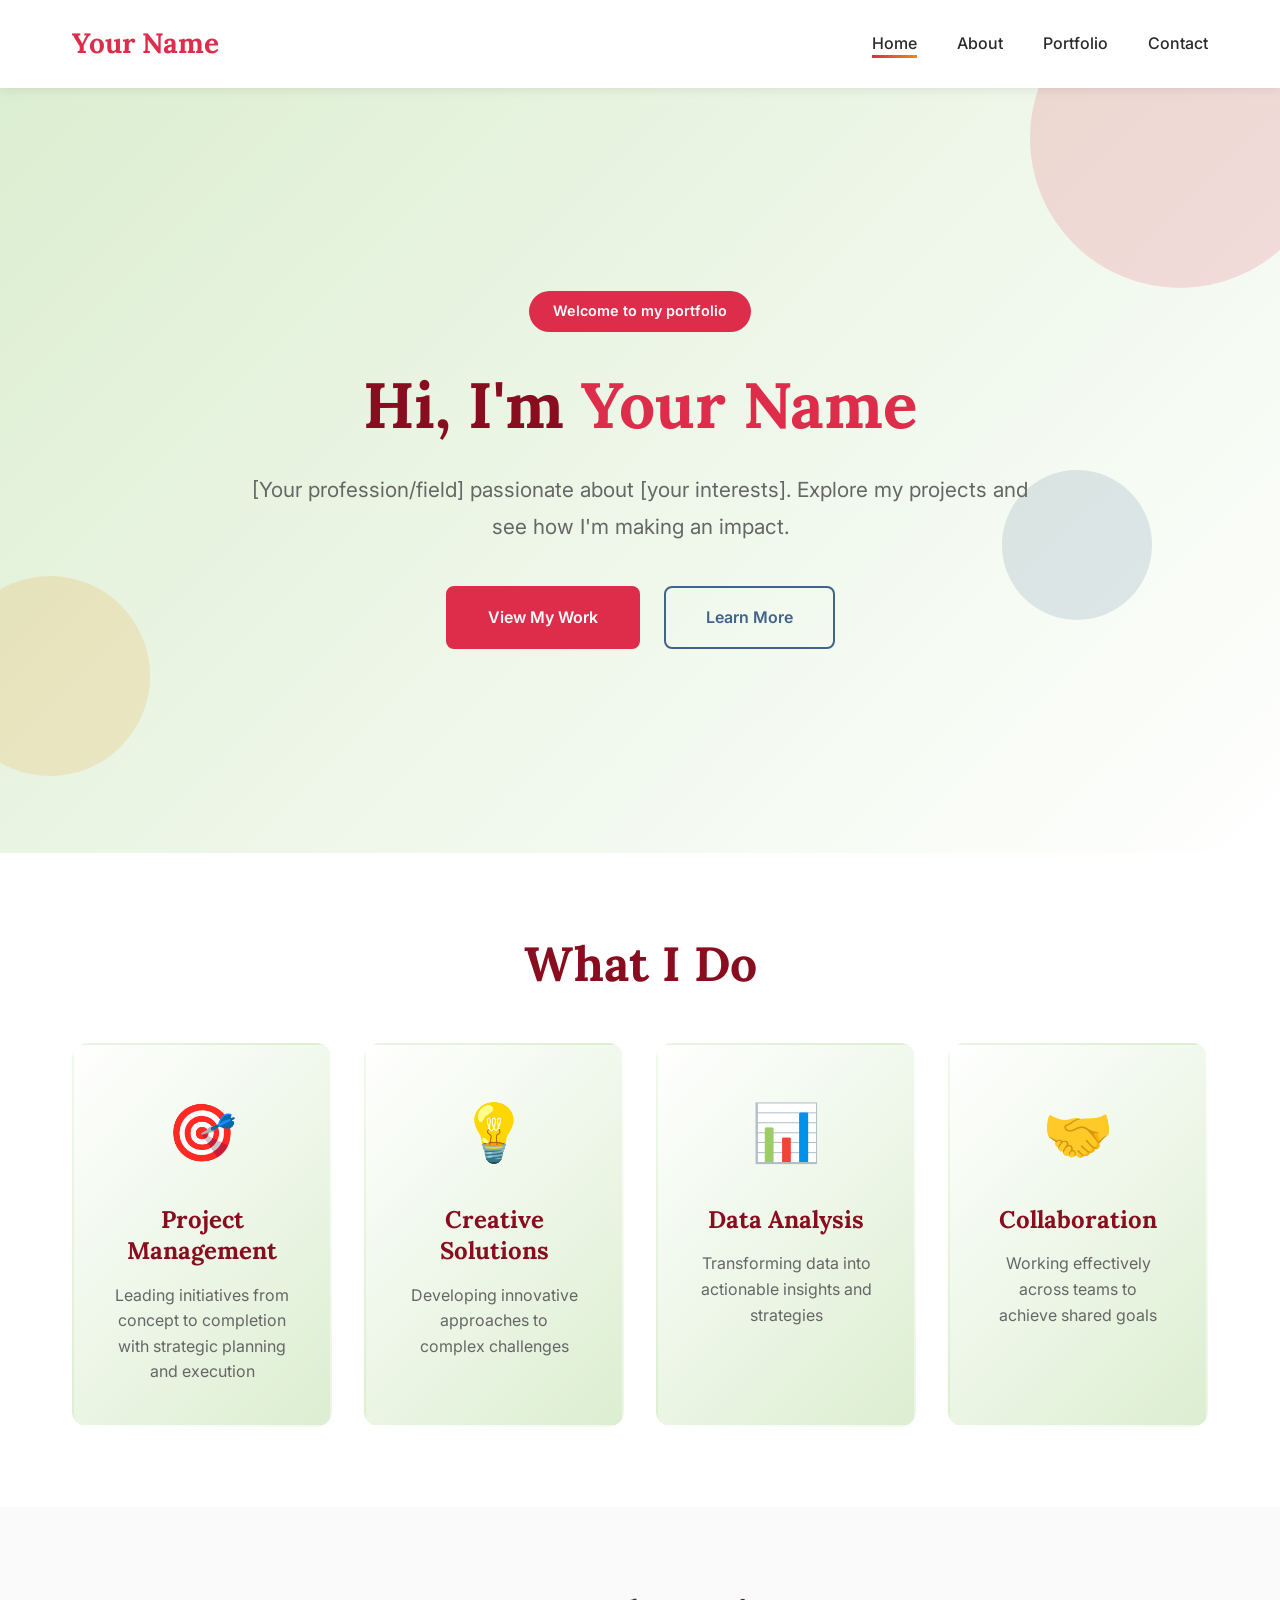
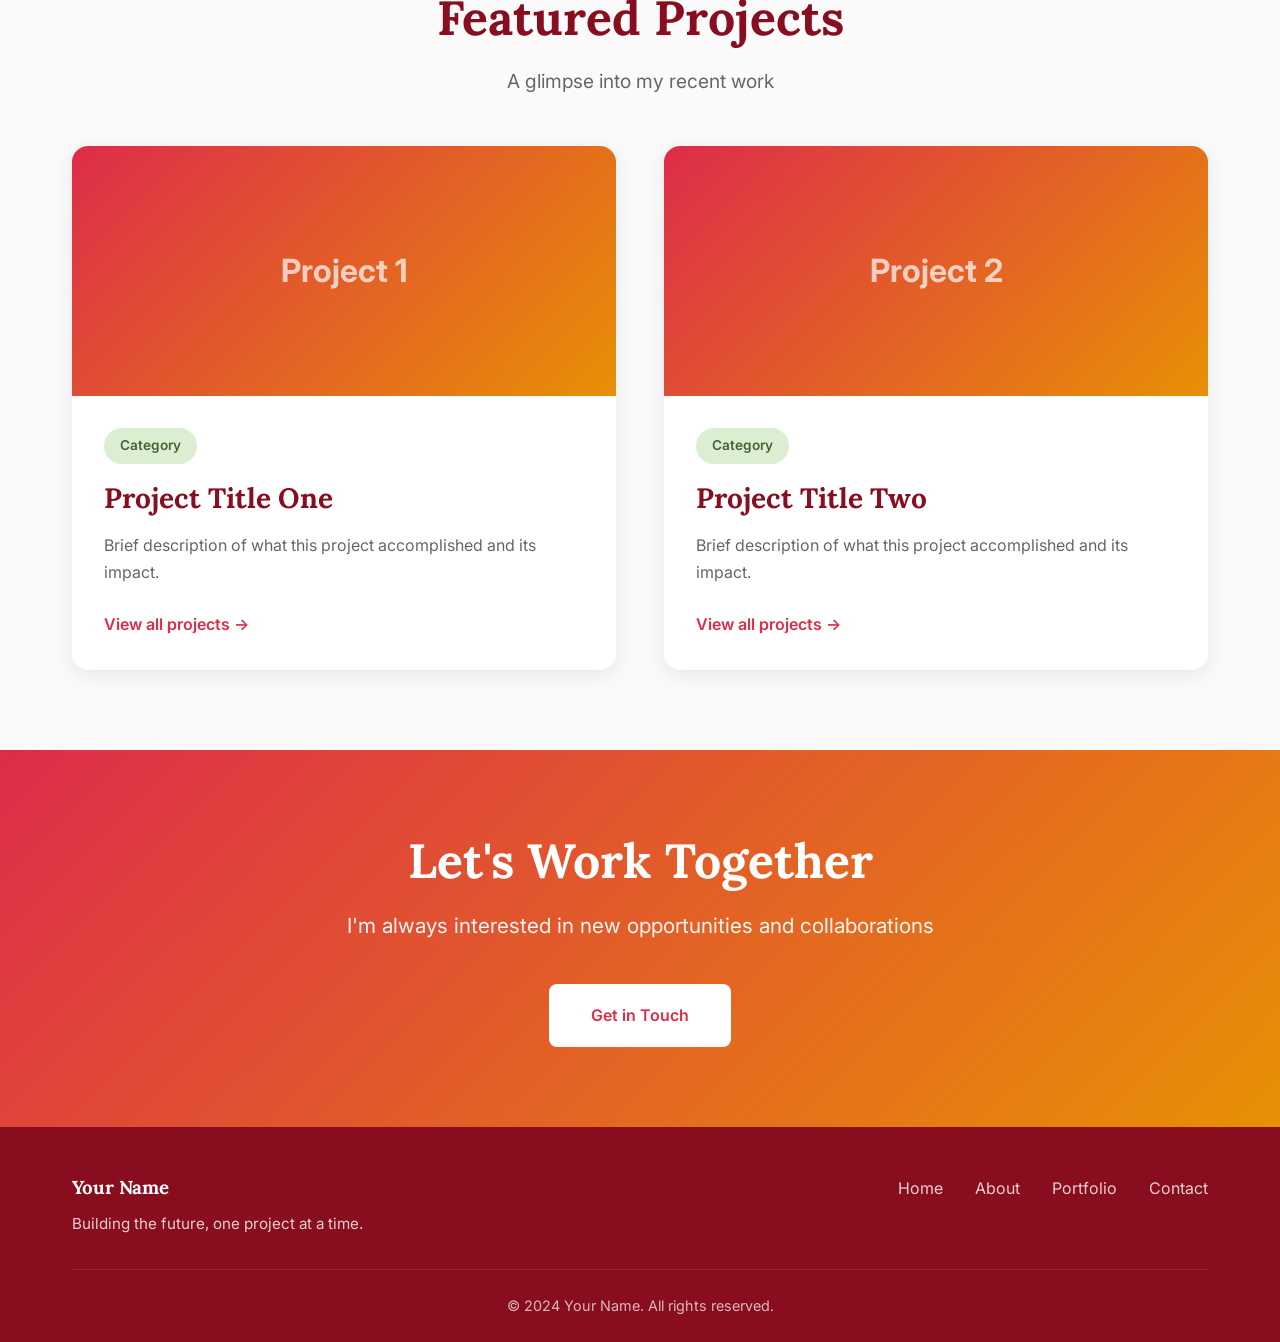
==== index.html @ d0ad2987 "Initial commit" ====
<!DOCTYPE html>
<html lang="en">
<head>
    <meta charset="UTF-8">
    <meta name="viewport" content="width=device-width, initial-scale=1.0">
    <title>Your Name - Portfolio</title>
    <link rel="stylesheet" href="styles.css">
    <!-- Google Fonts as fallbacks -->
    <link rel="preconnect" href="https://fonts.googleapis.com">
    <link rel="preconnect" href="https://fonts.gstatic.com" crossorigin>
    <link href="https://fonts.googleapis.com/css2?family=Lora:wght@400;600;700&family=Inter:wght@300;400;500;600;700&display=swap" rel="stylesheet">
</head>
<body>
    <!-- Navigation -->
    <nav class="navbar">
        <div class="nav-container">
            <a href="index.html" class="logo">Your Name</a>
            <ul class="nav-menu">
                <li><a href="index.html" class="active">Home</a></li>
                <li><a href="about.html">About</a></li>
                <li><a href="portfolio.html">Portfolio</a></li>
                <li><a href="contact.html">Contact</a></li>
            </ul>
        </div>
    </nav>

    <!-- Hero Section -->
    <section class="hero">
        <div class="hero-content">
            <div class="hero-badge">Welcome to my portfolio</div>
            <h1 class="hero-title">Hi, I'm <span class="highlight">Your Name</span></h1>
            <p class="hero-description">
                [Your profession/field] passionate about [your interests]. 
                Explore my projects and see how I'm making an impact.
            </p>
            <div class="hero-buttons">
                <a href="portfolio.html" class="btn btn-primary">View My Work</a>
                <a href="about.html" class="btn btn-secondary">Learn More</a>
            </div>
        </div>
        <div class="hero-decoration">
            <div class="decoration-circle circle-1"></div>
            <div class="decoration-circle circle-2"></div>
            <div class="decoration-circle circle-3"></div>
        </div>
    </section>

    <!-- Quick Highlights Section -->
    <section class="highlights">
        <div class="container">
            <h2 class="section-title">What I Do</h2>
            <div class="highlights-grid">
                <div class="highlight-card card-1">
                    <div class="card-icon">🎯</div>
                    <h3>Project Management</h3>
                    <p>Leading initiatives from concept to completion with strategic planning and execution</p>
                </div>
                <div class="highlight-card card-2">
                    <div class="card-icon">💡</div>
                    <h3>Creative Solutions</h3>
                    <p>Developing innovative approaches to complex challenges</p>
                </div>
                <div class="highlight-card card-3">
                    <div class="card-icon">📊</div>
                    <h3>Data Analysis</h3>
                    <p>Transforming data into actionable insights and strategies</p>
                </div>
                <div class="highlight-card card-4">
                    <div class="card-icon">🤝</div>
                    <h3>Collaboration</h3>
                    <p>Working effectively across teams to achieve shared goals</p>
                </div>
            </div>
        </div>
    </section>

    <!-- Featured Projects Preview -->
    <section class="featured-projects">
        <div class="container">
            <h2 class="section-title">Featured Projects</h2>
            <p class="section-subtitle">A glimpse into my recent work</p>
            
            <div class="projects-preview">
                <article class="project-preview">
                    <div class="project-preview-image">
                        <div class="preview-placeholder">Project 1</div>
                    </div>
                    <div class="project-preview-content">
                        <span class="project-category">Category</span>
                        <h3>Project Title One</h3>
                        <p>Brief description of what this project accomplished and its impact.</p>
                        <a href="portfolio.html" class="link-arrow">View all projects →</a>
                    </div>
                </article>

                <article class="project-preview">
                    <div class="project-preview-image">
                        <div class="preview-placeholder">Project 2</div>
                    </div>
                    <div class="project-preview-content">
                        <span class="project-category">Category</span>
                        <h3>Project Title Two</h3>
                        <p>Brief description of what this project accomplished and its impact.</p>
                        <a href="portfolio.html" class="link-arrow">View all projects →</a>
                    </div>
                </article>
            </div>
        </div>
    </section>

    <!-- Call to Action -->
    <section class="cta-section">
        <div class="container">
            <div class="cta-content">
                <h2>Let's Work Together</h2>
                <p>I'm always interested in new opportunities and collaborations</p>
                <a href="contact.html" class="btn btn-light">Get in Touch</a>
            </div>
        </div>
    </section>

    <!-- Footer -->
    <footer class="footer">
        <div class="container">
            <div class="footer-content">
                <div class="footer-left">
                    <h3>Your Name</h3>
                    <p>Building the future, one project at a time.</p>
                </div>
                <div class="footer-links">
                    <a href="index.html">Home</a>
                    <a href="about.html">About</a>
                    <a href="portfolio.html">Portfolio</a>
                    <a href="contact.html">Contact</a>
                </div>
            </div>
            <div class="footer-bottom">
                <p>&copy; 2024 Your Name. All rights reserved.</p>
            </div>
        </div>
    </footer>
</body>
</html>
---- styles.css ----
/* ===========================
   COLOR PALETTE & VARIABLES
   =========================== */

:root {
    /* Color Palette */
    --raspberry: #dd2d4a;
    --carrot-orange: #e89005;
    --baltic-blue: #41658a;
    --crushed-berry: #880d1e;
    --frosted-mint: #dceed1;
    --golden-apricot: #df9a57;
    --hunter-green: #436436;
    
    /* Functional Colors */
    --primary: var(--raspberry);
    --secondary: var(--baltic-blue);
    --accent: var(--carrot-orange);
    --dark: var(--crushed-berry);
    --light: var(--frosted-mint);
    --text-dark: #2a2a2a;
    --text-light: #666;
    --white: #ffffff;
    --background: #fafafa;
    
    /* Typography */
    --font-headline: 'Lora', serif;
    --font-body: 'Inter', sans-serif;
    
    /* Spacing */
    --container-width: 1200px;
    --section-spacing: 5rem;
}

/* ===========================
   RESET & BASE STYLES
   =========================== */

* {
    margin: 0;
    padding: 0;
    box-sizing: border-box;
}

html {
    scroll-behavior: smooth;
    font-size: 16px;
}

body {
    font-family: var(--font-body);
    color: var(--text-dark);
    background-color: var(--background);
    line-height: 1.7;
}

h1, h2, h3, h4, h5, h6 {
    font-family: var(--font-headline);
    color: var(--dark);
    line-height: 1.3;
    font-weight: 700;
}

a {
    text-decoration: none;
    color: inherit;
    transition: all 0.3s ease;
}

img {
    max-width: 100%;
    height: auto;
}

.container {
    max-width: var(--container-width);
    margin: 0 auto;
    padding: 0 2rem;
}

/* ===========================
   NAVIGATION
   =========================== */

.navbar {
    background-color: var(--white);
    padding: 1.25rem 0;
    box-shadow: 0 2px 10px rgba(0,0,0,0.08);
    position: sticky;
    top: 0;
    z-index: 1000;
}

.nav-container {
    max-width: var(--container-width);
    margin: 0 auto;
    padding: 0 2rem;
    display: flex;
    justify-content: space-between;
    align-items: center;
}

.logo {
    font-family: var(--font-headline);
    font-size: 1.75rem;
    font-weight: 700;
    color: var(--primary);
}

.logo:hover {
    color: var(--accent);
}

.nav-menu {
    display: flex;
    list-style: none;
    gap: 2.5rem;
}

.nav-menu a {
    font-weight: 500;
    color: var(--text-dark);
    position: relative;
}

.nav-menu a::after {
    content: '';
    position: absolute;
    bottom: -5px;
    left: 0;
    width: 0;
    height: 3px;
    background: linear-gradient(90deg, var(--primary), var(--accent));
    transition: width 0.3s;
}

.nav-menu a:hover::after,
.nav-menu a.active::after {
    width: 100%;
}

.back-link {
    color: var(--secondary);
    font-weight: 500;
}

.back-link:hover {
    color: var(--primary);
}

/* ===========================
   HERO SECTION
   =========================== */

.hero {
    min-height: 85vh;
    display: flex;
    align-items: center;
    justify-content: center;
    position: relative;
    overflow: hidden;
    background: linear-gradient(135deg, var(--frosted-mint) 0%, var(--white) 100%);
    padding: 4rem 2rem;
}

.hero-content {
    text-align: center;
    max-width: 800px;
    z-index: 10;
}

.hero-badge {
    display: inline-block;
    background-color: var(--primary);
    color: var(--white);
    padding: 0.5rem 1.5rem;
    border-radius: 50px;
    font-size: 0.9rem;
    font-weight: 600;
    margin-bottom: 2rem;
    animation: fadeInDown 0.8s ease;
}

.hero-title {
    font-size: 4rem;
    margin-bottom: 1.5rem;
    color: var(--dark);
    animation: fadeInUp 0.8s ease 0.2s backwards;
}

.hero-title .highlight {
    color: var(--primary);
    position: relative;
}

.hero-description {
    font-size: 1.3rem;
    color: var(--text-light);
    margin-bottom: 2.5rem;
    line-height: 1.8;
    animation: fadeInUp 0.8s ease 0.4s backwards;
}

.hero-buttons {
    display: flex;
    gap: 1.5rem;
    justify-content: center;
    flex-wrap: wrap;
    animation: fadeInUp 0.8s ease 0.6s backwards;
}

/* Hero Decorations */
.hero-decoration {
    position: absolute;
    width: 100%;
    height: 100%;
    top: 0;
    left: 0;
    pointer-events: none;
    overflow: hidden;
}

.decoration-circle {
    position: absolute;
    border-radius: 50%;
    opacity: 0.15;
}

.circle-1 {
    width: 300px;
    height: 300px;
    background: var(--primary);
    top: -100px;
    right: -50px;
}

.circle-2 {
    width: 200px;
    height: 200px;
    background: var(--accent);
    bottom: 10%;
    left: -50px;
}

.circle-3 {
    width: 150px;
    height: 150px;
    background: var(--secondary);
    top: 50%;
    right: 10%;
}

/* ===========================
   BUTTONS
   =========================== */

.btn {
    display: inline-block;
    padding: 1rem 2.5rem;
    font-weight: 600;
    border-radius: 8px;
    transition: all 0.3s ease;
    cursor: pointer;
    border: 2px solid transparent;
    font-family: var(--font-body);
}

.btn-primary {
    background-color: var(--primary);
    color: var(--white);
    border-color: var(--primary);
}

.btn-primary:hover {
    background-color: var(--crushed-berry);
    border-color: var(--crushed-berry);
    transform: translateY(-2px);
    box-shadow: 0 5px 15px rgba(221, 45, 74, 0.3);
}

.btn-secondary {
    background-color: transparent;
    color: var(--secondary);
    border-color: var(--secondary);
}

.btn-secondary:hover {
    background-color: var(--secondary);
    color: var(--white);
}

.btn-light {
    background-color: var(--white);
    color: var(--primary);
    border-color: var(--white);
}

.btn-light:hover {
    background-color: transparent;
    border-color: var(--white);
    color: var(--white);
}

.btn-small {
    padding: 0.6rem 1.5rem;
    font-size: 0.95rem;
}

.btn-full {
    width: 100%;
}

/* ===========================
   SECTION STYLES
   =========================== */

section {
    padding: var(--section-spacing) 0;
}

.section-title {
    font-size: 3rem;
    text-align: center;
    margin-bottom: 1rem;
    color: var(--dark);
}

.section-subtitle {
    text-align: center;
    font-size: 1.2rem;
    color: var(--text-light);
    margin-bottom: 3rem;
}

.section-description {
    text-align: center;
    font-size: 1.15rem;
    color: var(--text-light);
    max-width: 700px;
    margin: 0 auto 3rem;
}

/* ===========================
   HIGHLIGHTS SECTION
   =========================== */

.highlights {
    background-color: var(--white);
}

.highlights-grid {
    display: grid;
    grid-template-columns: repeat(auto-fit, minmax(260px, 1fr));
    gap: 2rem;
    margin-top: 3rem;
}

.highlight-card {
    background: linear-gradient(135deg, var(--white) 0%, var(--frosted-mint) 100%);
    padding: 2.5rem;
    border-radius: 16px;
    text-align: center;
    transition: all 0.3s ease;
    border: 2px solid transparent;
}

.highlight-card:hover {
    transform: translateY(-10px);
    box-shadow: 0 15px 35px rgba(0,0,0,0.1);
}

.card-1:hover { border-color: var(--primary); }
.card-2:hover { border-color: var(--accent); }
.card-3:hover { border-color: var(--secondary); }
.card-4:hover { border-color: var(--hunter-green); }

.card-icon {
    font-size: 3.5rem;
    margin-bottom: 1.5rem;
}

.highlight-card h3 {
    font-size: 1.5rem;
    margin-bottom: 1rem;
    color: var(--dark);
}

.highlight-card p {
    color: var(--text-light);
    line-height: 1.6;
}

/* ===========================
   FEATURED PROJECTS PREVIEW
   =========================== */

.featured-projects {
    background-color: var(--background);
}

.projects-preview {
    display: grid;
    grid-template-columns: repeat(auto-fit, minmax(450px, 1fr));
    gap: 3rem;
    margin-top: 3rem;
}

.project-preview {
    background-color: var(--white);
    border-radius: 16px;
    overflow: hidden;
    box-shadow: 0 5px 20px rgba(0,0,0,0.08);
    transition: all 0.3s ease;
}

.project-preview:hover {
    transform: translateY(-8px);
    box-shadow: 0 15px 40px rgba(0,0,0,0.12);
}

.project-preview-image {
    height: 250px;
    background: linear-gradient(135deg, var(--primary), var(--accent));
    display: flex;
    align-items: center;
    justify-content: center;
}

.preview-placeholder {
    font-size: 2rem;
    color: var(--white);
    font-weight: 700;
    opacity: 0.7;
}

.project-preview-content {
    padding: 2rem;
}

.project-category {
    display: inline-block;
    background-color: var(--frosted-mint);
    color: var(--hunter-green);
    padding: 0.4rem 1rem;
    border-radius: 20px;
    font-size: 0.85rem;
    font-weight: 600;
    margin-bottom: 1rem;
}

.project-preview-content h3 {
    font-size: 1.75rem;
    margin-bottom: 1rem;
}

.project-preview-content p {
    color: var(--text-light);
    margin-bottom: 1.5rem;
}

.link-arrow {
    color: var(--primary);
    font-weight: 600;
}

.link-arrow:hover {
    color: var(--accent);
}

/* ===========================
   PAGE HEADER
   =========================== */

.page-header {
    background: linear-gradient(135deg, var(--primary) 0%, var(--crushed-berry) 100%);
    color: var(--white);
    padding: 5rem 2rem 4rem;
    text-align: center;
}

.page-title {
    font-size: 3.5rem;
    color: var(--white);
    margin-bottom: 1rem;
}

.page-description {
    font-size: 1.3rem;
    opacity: 0.95;
}

/* ===========================
   ABOUT PAGE
   =========================== */

.about-content {
    padding: 4rem 0;
}

.about-grid {
    display: grid;
    grid-template-columns: 1fr 2fr;
    gap: 4rem;
    align-items: start;
}

.about-visual {
    position: sticky;
    top: 100px;
}

.profile-placeholder {
    width: 100%;
    aspect-ratio: 1;
    background: linear-gradient(135deg, var(--frosted-mint), var(--white));
    border-radius: 16px;
    display: flex;
    align-items: center;
    justify-content: center;
    font-size: 1.2rem;
    color: var(--text-light);
    border: 3px solid var(--primary);
    margin-bottom: 2rem;
}

.about-stats {
    display: grid;
    grid-template-columns: 1fr 1fr;
    gap: 1rem;
}

.stat-box {
    background-color: var(--white);
    padding: 1.5rem;
    border-radius: 12px;
    text-align: center;
    box-shadow: 0 3px 15px rgba(0,0,0,0.08);
}

.stat-number {
    display: block;
    font-family: var(--font-headline);
    font-size: 2rem;
    font-weight: 700;
    color: var(--primary);
    margin-bottom: 0.5rem;
}

.stat-label {
    display: block;
    font-size: 0.9rem;
    color: var(--text-light);
}

.about-text h2 {
    font-size: 2.5rem;
    margin-bottom: 1.5rem;
}

.about-text .lead {
    font-size: 1.3rem;
    color: var(--secondary);
    font-weight: 500;
    margin-bottom: 1.5rem;
    line-height: 1.7;
}

.about-text p {
    margin-bottom: 1.5rem;
    font-size: 1.05rem;
    line-height: 1.8;
}

/* ===========================
   SKILLS SECTION
   =========================== */

.skills-section {
    background-color: var(--white);
}

.skills-categories {
    display: grid;
    grid-template-columns: repeat(auto-fit, minmax(300px, 1fr));
    gap: 3rem;
    margin-top: 3rem;
}

.skill-category h3 {
    font-size: 1.5rem;
    margin-bottom: 1.5rem;
    color: var(--primary);
}

.skill-tags {
    display: flex;
    flex-wrap: wrap;
    gap: 0.75rem;
}

.skill-tag {
    background-color: var(--frosted-mint);
    color: var(--hunter-green);
    padding: 0.6rem 1.2rem;
    border-radius: 25px;
    font-size: 0.95rem;
    font-weight: 500;
    transition: all 0.3s;
    border: 2px solid transparent;
}

.skill-tag:hover {
    background-color: var(--primary);
    color: var(--white);
    border-color: var(--primary);
}

/* ===========================
   TIMELINE
   =========================== */

.timeline-section {
    background-color: var(--background);
}

.timeline {
    max-width: 800px;
    margin: 3rem auto 0;
    position: relative;
}

.timeline::before {
    content: '';
    position: absolute;
    left: 30px;
    top: 0;
    bottom: 0;
    width: 3px;
    background: linear-gradient(180deg, var(--primary), var(--accent));
}

.timeline-item {
    position: relative;
    padding-left: 80px;
    margin-bottom: 3rem;
}

.timeline-dot {
    position: absolute;
    left: 18px;
    top: 0;
    width: 25px;
    height: 25px;
    background-color: var(--primary);
    border-radius: 50%;
    border: 4px solid var(--white);
    box-shadow: 0 0 0 3px var(--frosted-mint);
}

.timeline-content {
    background-color: var(--white);
    padding: 2rem;
    border-radius: 12px;
    box-shadow: 0 3px 15px rgba(0,0,0,0.08);
}

.timeline-date {
    display: inline-block;
    background-color: var(--frosted-mint);
    color: var(--hunter-green);
    padding: 0.4rem 1rem;
    border-radius: 20px;
    font-size: 0.85rem;
    font-weight: 600;
    margin-bottom: 1rem;
}

.timeline-content h3 {
    font-size: 1.4rem;
    margin-bottom: 0.75rem;
}

.timeline-content p {
    color: var(--text-light);
    line-height: 1.6;
}

/* ===========================
   PORTFOLIO PAGE
   =========================== */

.portfolio-section {
    background-color: var(--background);
}

.portfolio-grid {
    display: grid;
    grid-template-columns: repeat(auto-fit, minmax(450px, 1fr));
    gap: 2.5rem;
    margin-top: 3rem;
}

.portfolio-card {
    background-color: var(--white);
    border-radius: 16px;
    overflow: hidden;
    box-shadow: 0 5px 20px rgba(0,0,0,0.08);
    transition: all 0.3s ease;
}

.portfolio-card:hover {
    transform: translateY(-8px);
    box-shadow: 0 15px 40px rgba(0,0,0,0.15);
}

.portfolio-card.featured {
    border: 3px solid var(--primary);
}

.portfolio-image {
    height: 260px;
    background: linear-gradient(135deg, var(--secondary), var(--primary));
    display: flex;
    align-items: center;
    justify-content: center;
    position: relative;
}

.image-placeholder {
    font-size: 1.5rem;
    color: var(--white);
    font-weight: 600;
    opacity: 0.7;
}

.project-badge {
    position: absolute;
    top: 1rem;
    right: 1rem;
    background-color: var(--accent);
    color: var(--white);
    padding: 0.4rem 1rem;
    border-radius: 20px;
    font-size: 0.85rem;
    font-weight: 600;
}

.portfolio-content {
    padding: 2rem;
}

.project-meta {
    display: block;
    color: var(--text-light);
    font-size: 0.9rem;
    margin-bottom: 0.75rem;
    font-weight: 500;
}

.portfolio-content h3 {
    font-size: 1.75rem;
    margin-bottom: 1rem;
}

.portfolio-content p {
    color: var(--text-light);
    margin-bottom: 1.5rem;
    line-height: 1.7;
}

.project-tags {
    display: flex;
    flex-wrap: wrap;
    gap: 0.75rem;
    margin-bottom: 1.5rem;
}

.project-tags span {
    background-color: var(--frosted-mint);
    color: var(--hunter-green);
    padding: 0.4rem 1rem;
    border-radius: 20px;
    font-size: 0.85rem;
    font-weight: 500;
}

/* ===========================
   CONTACT PAGE
   =========================== */

.contact-section {
    background-color: var(--background);
}

.contact-grid {
    display: grid;
    grid-template-columns: 1fr 1.5fr;
    gap: 4rem;
    margin-top: 3rem;
}

.contact-info-panel,
.contact-form-panel {
    background-color: var(--white);
    padding: 3rem;
    border-radius: 16px;
    box-shadow: 0 5px 20px rgba(0,0,0,0.08);
}

.contact-info-panel h2,
.contact-form-panel h2 {
    font-size: 2rem;
    margin-bottom: 1rem;
}

.contact-info-panel p {
    color: var(--text-light);
    margin-bottom: 2rem;
    line-height: 1.7;
}

.contact-methods {
    display: flex;
    flex-direction: column;
    gap: 1.5rem;
    margin-bottom: 2rem;
}

.contact-item {
    display: flex;
    gap: 1.5rem;
    align-items: start;
}

.contact-icon {
    font-size: 2rem;
    flex-shrink: 0;
}

.contact-details h4 {
    font-size: 1.1rem;
    margin-bottom: 0.5rem;
}

.contact-details a {
    color: var(--primary);
}

.contact-details a:hover {
    color: var(--accent);
    text-decoration: underline;
}

.availability {
    background-color: var(--frosted-mint);
    padding: 1.5rem;
    border-radius: 12px;
    border-left: 4px solid var(--hunter-green);
}

.availability h4 {
    margin-bottom: 0.5rem;
}

.availability p {
    margin: 0;
    color: var(--hunter-green);
    font-weight: 500;
}

/* Contact Form */
.form-instruction {
    font-size: 0.9rem;
    color: var(--text-light);
    margin-bottom: 2rem;
    font-style: italic;
}

.form-group {
    margin-bottom: 1.5rem;
}

.form-group label {
    display: block;
    margin-bottom: 0.5rem;
    font-weight: 600;
    color: var(--dark);
}

.form-group input,
.form-group textarea {
    width: 100%;
    padding: 0.9rem;
    border: 2px solid #e0e0e0;
    border-radius: 8px;
    font-family: var(--font-body);
    font-size: 1rem;
    transition: border-color 0.3s;
}

.form-group input:focus,
.form-group textarea:focus {
    outline: none;
    border-color: var(--primary);
}

.form-group textarea {
    resize: vertical;
}

/* ===========================
   PROJECT REPORT PAGES
   =========================== */

.report-header {
    background: linear-gradient(135deg, var(--secondary) 0%, var(--primary) 100%);
    color: var(--white);
    padding: 5rem 2rem 3rem;
    text-align: center;
}

.report-category {
    display: inline-block;
    background-color: rgba(255,255,255,0.2);
    padding: 0.5rem 1.5rem;
    border-radius: 25px;
    font-size: 0.9rem;
    font-weight: 600;
    margin-bottom: 1.5rem;
}

.report-title {
    font-size: 3.5rem;
    color: var(--white);
    margin-bottom: 1rem;
}

.report-subtitle {
    font-size: 1.3rem;
    opacity: 0.95;
    margin-bottom: 2.5rem;
}

.report-meta {
    display: flex;
    justify-content: center;
    gap: 3rem;
    flex-wrap: wrap;
}

.meta-item {
    display: flex;
    flex-direction: column;
    align-items: center;
}

.meta-label {
    font-size: 0.9rem;
    opacity: 0.9;
    margin-bottom: 0.3rem;
}

.meta-value {
    font-size: 1.1rem;
    font-weight: 600;
}

/* Report Content Layout */
.report-content {
    background-color: var(--background);
    padding: 4rem 0;
}

.report-layout {
    display: grid;
    grid-template-columns: 2.5fr 1fr;
    gap: 3rem;
    align-items: start;
}

.report-main {
    background-color: var(--white);
    padding: 3rem;
    border-radius: 16px;
    box-shadow: 0 3px 20px rgba(0,0,0,0.08);
}

.report-section {
    margin-bottom: 3rem;
}

.report-section:last-child {
    margin-bottom: 0;
}

.section-heading {
    font-size: 2rem;
    color: var(--primary);
    margin-bottom: 1.5rem;
    padding-bottom: 0.75rem;
    border-bottom: 3px solid var(--frosted-mint);
}

.report-section h3 {
    font-size: 1.4rem;
    margin: 2rem 0 1rem;
    color: var(--secondary);
}

.report-section h4 {
    font-size: 1.1rem;
    margin: 1.5rem 0 0.75rem;
    color: var(--dark);
}

.report-section p {
    margin-bottom: 1rem;
    line-height: 1.8;
    color: var(--text-light);
}

.report-section ul,
.report-section ol {
    margin-left: 2rem;
    margin-bottom: 1.5rem;
}

.report-section li {
    margin-bottom: 0.75rem;
    line-height: 1.7;
    color: var(--text-light);
}

.objectives-list {
    list-style: none;
    margin-left: 0;
}

.objectives-list li {
    background-color: var(--frosted-mint);
    padding: 1rem 1.5rem;
    margin-bottom: 1rem;
    border-radius: 8px;
    border-left: 4px solid var(--primary);
}

/* Highlight Box */
.highlight-box {
    background: linear-gradient(135deg, var(--frosted-mint), var(--white));
    padding: 2rem;
    border-radius: 12px;
    border-left: 5px solid var(--accent);
    margin: 2rem 0;
}

.highlight-box h4 {
    color: var(--primary);
    margin-bottom: 1rem;
}

.highlight-box p {
    margin-bottom: 0;
}

/* Process Steps */
.process-steps {
    margin: 2rem 0;
}

.process-step {
    display: flex;
    gap: 1.5rem;
    margin-bottom: 2rem;
    align-items: start;
}

.step-number {
    background: linear-gradient(135deg, var(--primary), var(--accent));
    color: var(--white);
    width: 50px;
    height: 50px;
    border-radius: 50%;
    display: flex;
    align-items: center;
    justify-content: center;
    font-size: 1.5rem;
    font-weight: 700;
    flex-shrink: 0;
}

.step-content h4 {
    margin: 0 0 0.5rem 0;
}

.step-content p {
    margin: 0;
}

/* Results Grid */
.results-grid {
    display: grid;
    grid-template-columns: repeat(auto-fit, minmax(150px, 1fr));
    gap: 1.5rem;
    margin: 2rem 0;
}

.result-card {
    background: linear-gradient(135deg, var(--frosted-mint), var(--white));
    padding: 2rem;
    border-radius: 12px;
    text-align: center;
    border: 2px solid var(--primary);
}

.result-number {
    display: block;
    font-family: var(--font-headline);
    font-size: 2.5rem;
    font-weight: 700;
    color: var(--primary);
    margin-bottom: 0.5rem;
}

.result-label {
    display: block;
    font-size: 0.95rem;
    color: var(--text-light);
    font-weight: 500;
}

/* Report Sidebar */
.report-sidebar {
    position: sticky;
    top: 100px;
}

.sidebar-section {
    background-color: var(--white);
    padding: 2rem;
    border-radius: 12px;
    box-shadow: 0 3px 15px rgba(0,0,0,0.08);
    margin-bottom: 2rem;
}

.sidebar-section h3 {
    font-size: 1.3rem;
    margin-bottom: 1.5rem;
    color: var(--primary);
}

.details-list {
    display: flex;
    flex-direction: column;
    gap: 1rem;
}

.details-list dt {
    font-weight: 600;
    color: var(--dark);
    font-size: 0.9rem;
}

.details-list dd {
    color: var(--text-light);
    margin-left: 0;
    margin-bottom: 0.5rem;
}

.sidebar-tags {
    display: flex;
    flex-wrap: wrap;
    gap: 0.75rem;
}

.sidebar-tags span {
    background-color: var(--frosted-mint);
    color: var(--hunter-green);
    padding: 0.5rem 1rem;
    border-radius: 20px;
    font-size: 0.85rem;
    font-weight: 500;
}

.resource-list {
    list-style: none;
    padding: 0;
}

.resource-list li {
    margin-bottom: 0.75rem;
}

.resource-list a {
    color: var(--primary);
    font-weight: 500;
}

.resource-list a:hover {
    color: var(--accent);
    text-decoration: underline;
}

.sidebar-cta {
    background: linear-gradient(135deg, var(--primary), var(--accent));
    padding: 1.5rem;
    border-radius: 12px;
    text-align: center;
    color: var(--white);
}

.sidebar-cta p {
    margin-bottom: 1rem;
}

.sidebar-cta .btn-small {
    background-color: var(--white);
    color: var(--primary);
}

.sidebar-cta .btn-small:hover {
    background-color: var(--frosted-mint);
}

/* Project Navigation */
.project-navigation {
    background-color: var(--white);
    padding: 2rem 0;
    border-top: 1px solid #e0e0e0;
}

.nav-center {
    display: inline-block;
    color: var(--secondary);
    font-weight: 600;
    font-size: 1.1rem;
}

.nav-center:hover {
    color: var(--primary);
}

/* ===========================
   CTA SECTION
   =========================== */

.cta-section {
    background: linear-gradient(135deg, var(--primary) 0%, var(--accent) 100%);
    color: var(--white);
    text-align: center;
    padding: 5rem 2rem;
}

.cta-content h2 {
    font-size: 3rem;
    color: var(--white);
    margin-bottom: 1rem;
}

.cta-content p {
    font-size: 1.3rem;
    margin-bottom: 2.5rem;
    opacity: 0.95;
}

/* ===========================
   FOOTER
   =========================== */

.footer {
    background-color: var(--dark);
    color: var(--white);
    padding: 3rem 2rem 1.5rem;
}

.footer-content {
    display: flex;
    justify-content: space-between;
    align-items: start;
    margin-bottom: 2rem;
}

.footer-left h3 {
    color: var(--white);
    margin-bottom: 0.75rem;
}

.footer-left p {
    color: rgba(255,255,255,0.8);
    font-size: 0.95rem;
}

.footer-links {
    display: flex;
    gap: 2rem;
}

.footer-links a {
    color: rgba(255,255,255,0.8);
    transition: color 0.3s;
}

.footer-links a:hover {
    color: var(--accent);
}

.footer-bottom {
    border-top: 1px solid rgba(255,255,255,0.1);
    padding-top: 1.5rem;
    text-align: center;
}

.footer-bottom p {
    color: rgba(255,255,255,0.7);
    font-size: 0.9rem;
}

/* ===========================
   ANIMATIONS
   =========================== */

@keyframes fadeInUp {
    from {
        opacity: 0;
        transform: translateY(30px);
    }
    to {
        opacity: 1;
        transform: translateY(0);
    }
}

@keyframes fadeInDown {
    from {
        opacity: 0;
        transform: translateY(-20px);
    }
    to {
        opacity: 1;
        transform: translateY(0);
    }
}

/* ===========================
   RESPONSIVE DESIGN
   =========================== */

@media (max-width: 1024px) {
    .about-grid,
    .contact-grid,
    .report-layout {
        grid-template-columns: 1fr;
    }
    
    .about-visual,
    .report-sidebar {
        position: static;
    }
    
    .projects-preview,
    .portfolio-grid {
        grid-template-columns: 1fr;
    }
}

@media (max-width: 768px) {
    :root {
        --section-spacing: 3rem;
    }
    
    .nav-menu {
        gap: 1.5rem;
        font-size: 0.9rem;
    }
    
    .hero-title {
        font-size: 2.5rem;
    }
    
    .section-title,
    .page-title,
    .report-title {
        font-size: 2.5rem;
    }
    
    .cta-content h2 {
        font-size: 2rem;
    }
    
    .hero-buttons {
        flex-direction: column;
        width: 100%;
    }
    
    .btn {
        width: 100%;
    }
    
    .footer-content {
        flex-direction: column;
        gap: 2rem;
    }
    
    .footer-links {
        flex-direction: column;
        gap: 1rem;
    }
    
    .report-main {
        padding: 2rem 1.5rem;
    }
}

@media (max-width: 480px) {
    .hero {
        padding: 2rem 1rem;
    }
    
    .hero-title {
        font-size: 2rem;
    }
    
    .nav-menu {
        flex-wrap: wrap;
        justify-content: center;
    }
    
    .container {
        padding: 0 1.5rem;
    }
}
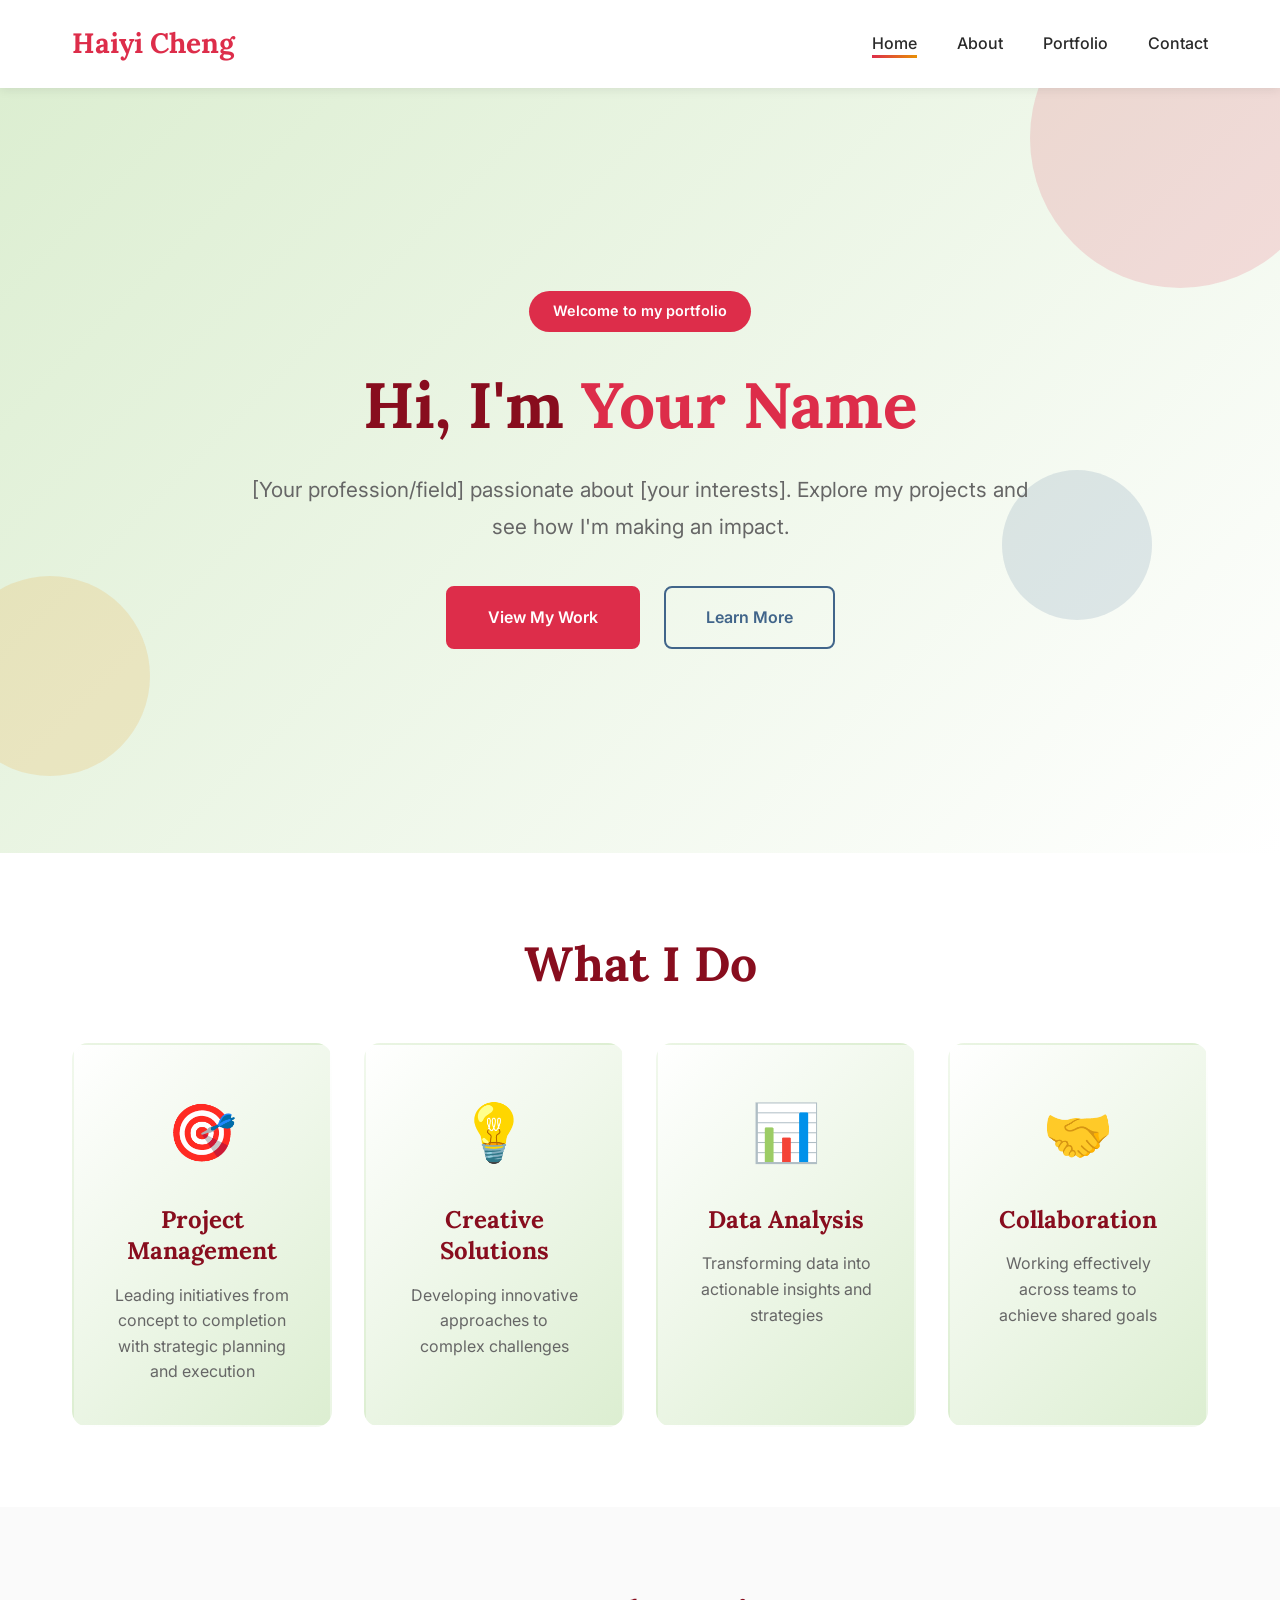
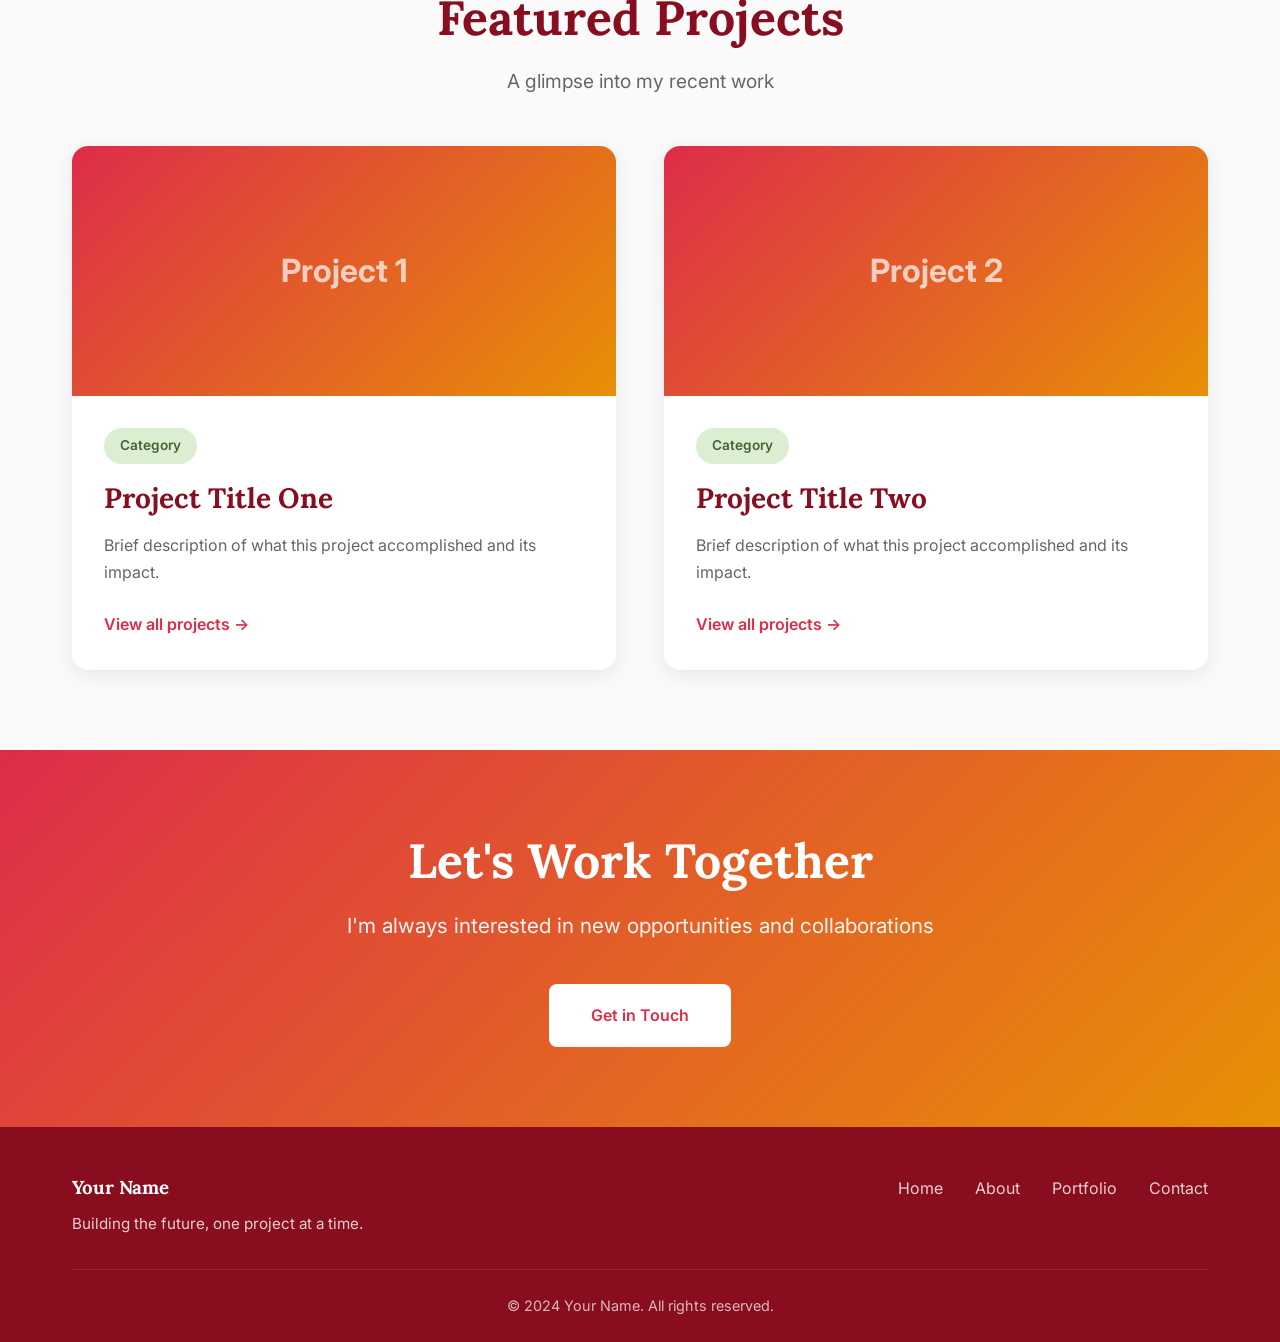
==== commit ea77e6c9: "Update portfolio title and logo name" ====
--- a/index.html
+++ b/index.html
@@ -3,7 +3,7 @@
 <head>
     <meta charset="UTF-8">
     <meta name="viewport" content="width=device-width, initial-scale=1.0">
-    <title>Your Name - Portfolio</title>
+    <title>Haiyi Cheng - Portfolio</title>
     <link rel="stylesheet" href="styles.css">
     <!-- Google Fonts as fallbacks -->
     <link rel="preconnect" href="https://fonts.googleapis.com">
@@ -14,7 +14,7 @@
     <!-- Navigation -->
     <nav class="navbar">
         <div class="nav-container">
-            <a href="index.html" class="logo">Your Name</a>
+            <a href="index.html" class="logo">Haiyi Cheng</a>
             <ul class="nav-menu">
                 <li><a href="index.html" class="active">Home</a></li>
                 <li><a href="about.html">About</a></li>
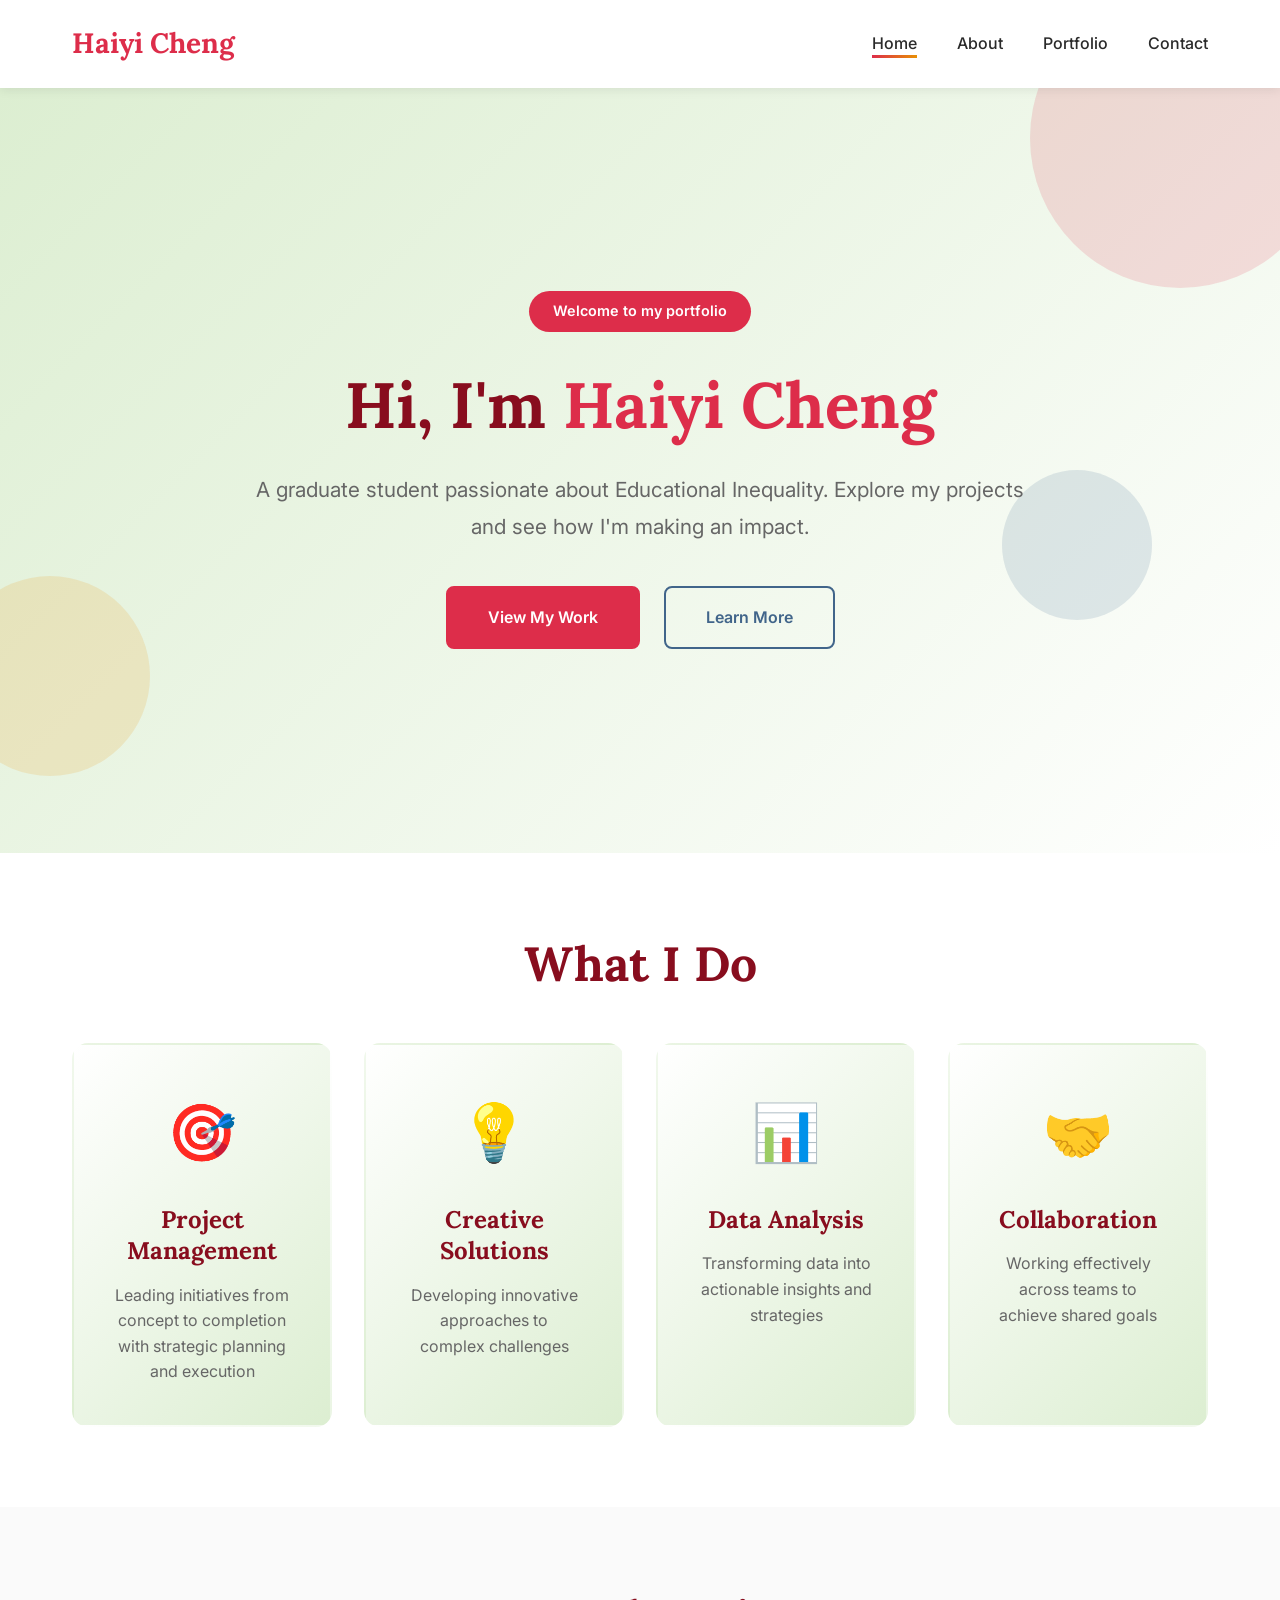
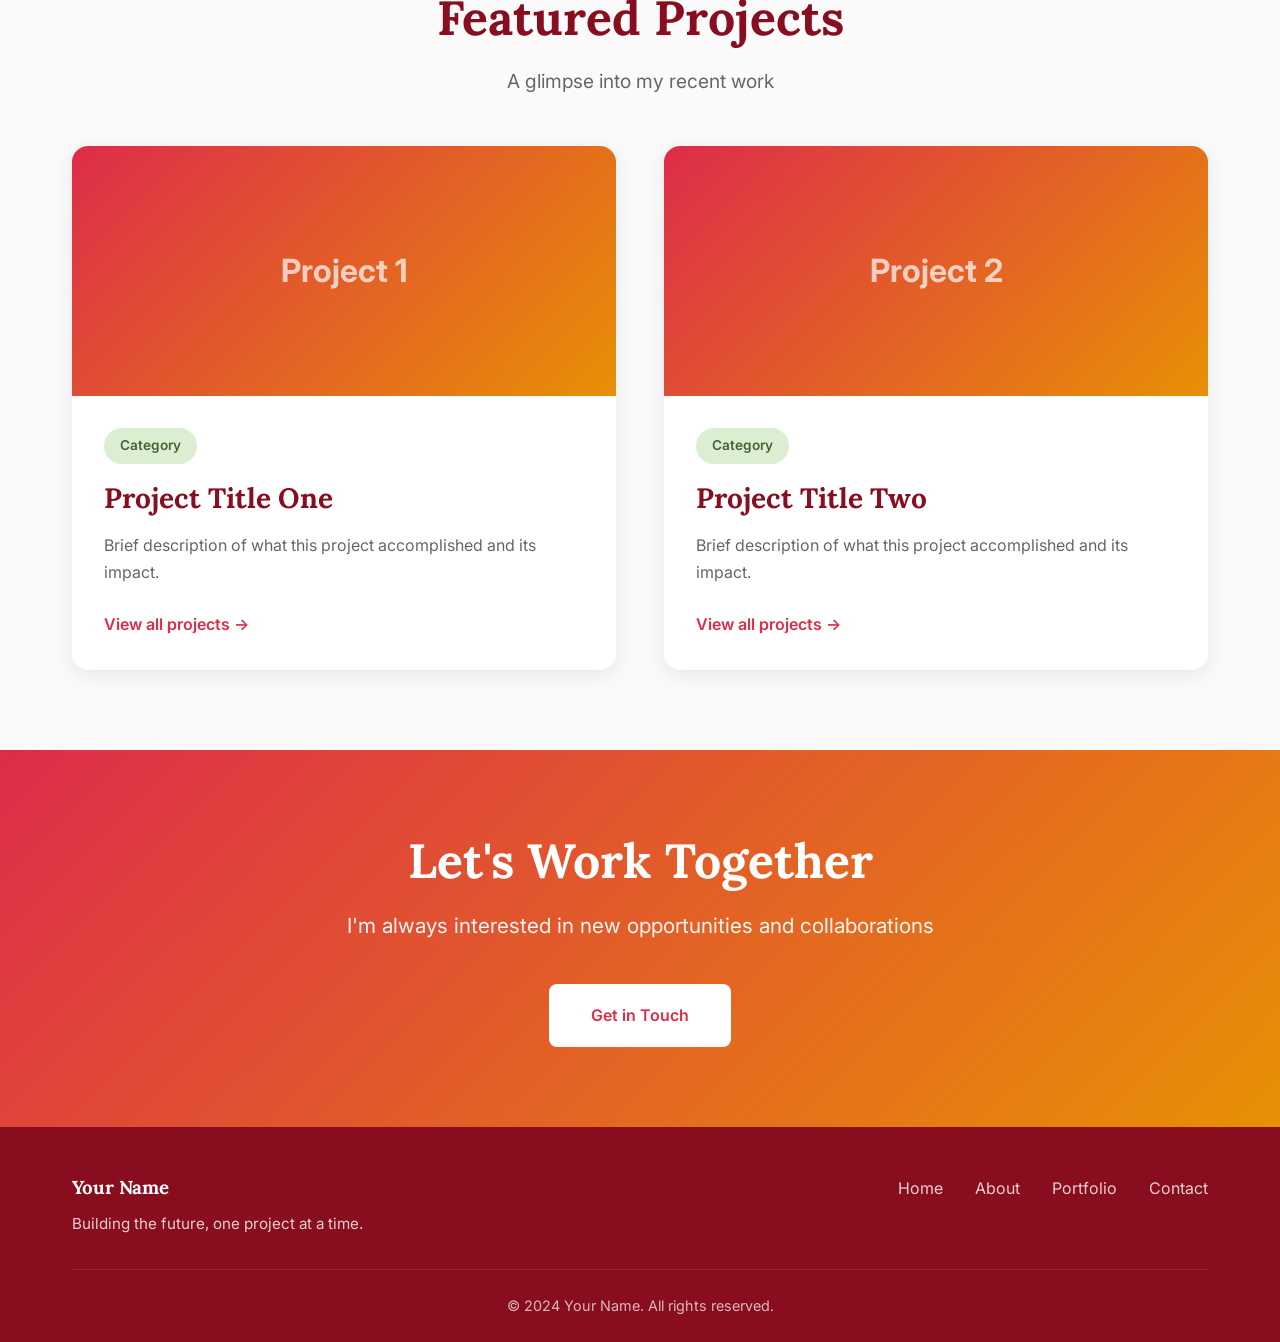
==== commit 100b79b8: "Change name and profession in hero section Updated the hero section with a personal introduction." ====
--- a/index.html
+++ b/index.html
@@ -28,9 +28,9 @@
     <section class="hero">
         <div class="hero-content">
             <div class="hero-badge">Welcome to my portfolio</div>
-            <h1 class="hero-title">Hi, I'm <span class="highlight">Your Name</span></h1>
+            <h1 class="hero-title">Hi, I'm <span class="highlight">Haiyi Cheng</span></h1>
             <p class="hero-description">
-                [Your profession/field] passionate about [your interests]. 
+                A graduate student passionate about Educational Inequality. 
                 Explore my projects and see how I'm making an impact.
             </p>
             <div class="hero-buttons">
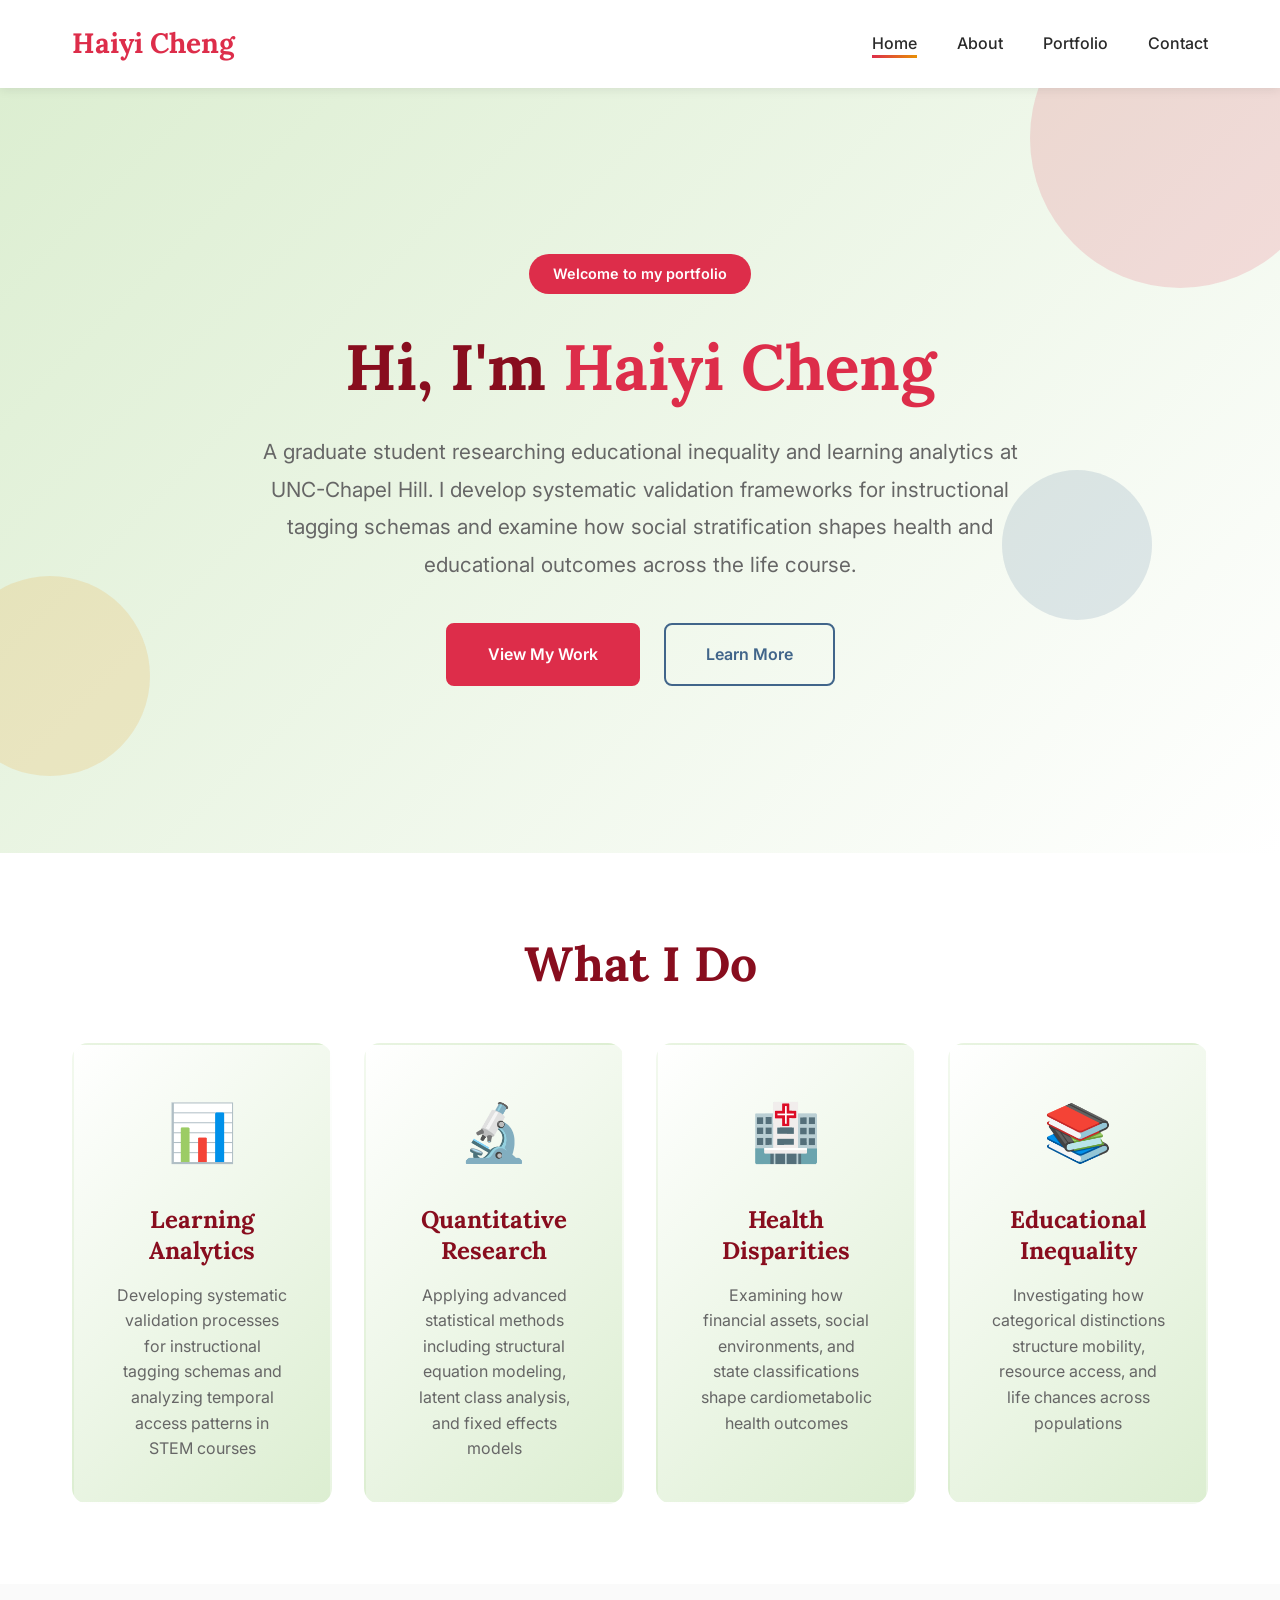
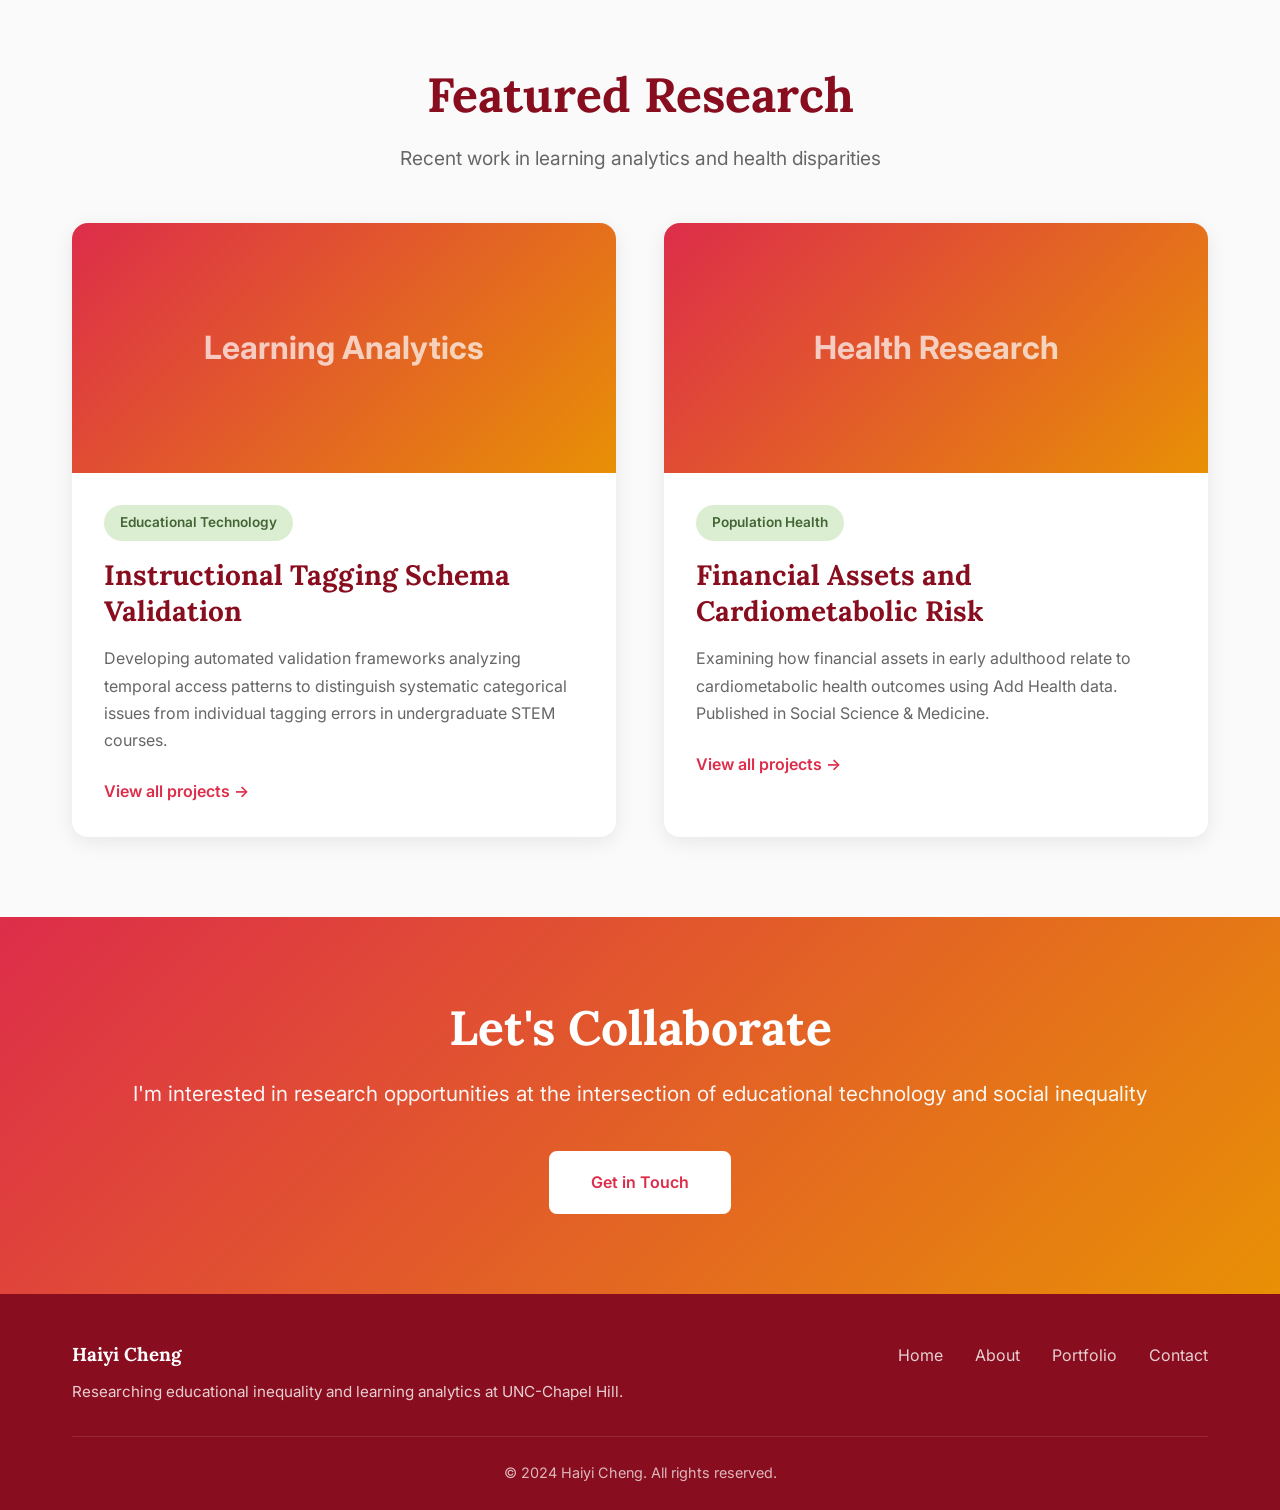
==== commit 6567ab88: "Revise portfolio details and project descriptions Updated portfolio content to reflect current resea" ====
--- a/index.html
+++ b/index.html
@@ -30,8 +30,8 @@
             <div class="hero-badge">Welcome to my portfolio</div>
             <h1 class="hero-title">Hi, I'm <span class="highlight">Haiyi Cheng</span></h1>
             <p class="hero-description">
-                A graduate student passionate about Educational Inequality. 
-                Explore my projects and see how I'm making an impact.
+                A graduate student researching educational inequality and learning analytics at UNC-Chapel Hill. 
+                I develop systematic validation frameworks for instructional tagging schemas and examine how social stratification shapes health and educational outcomes across the life course.
             </p>
             <div class="hero-buttons">
                 <a href="portfolio.html" class="btn btn-primary">View My Work</a>
@@ -51,24 +51,24 @@
             <h2 class="section-title">What I Do</h2>
             <div class="highlights-grid">
                 <div class="highlight-card card-1">
-                    <div class="card-icon">🎯</div>
-                    <h3>Project Management</h3>
-                    <p>Leading initiatives from concept to completion with strategic planning and execution</p>
+                    <div class="card-icon">📊</div>
+                    <h3>Learning Analytics</h3>
+                    <p>Developing systematic validation processes for instructional tagging schemas and analyzing temporal access patterns in STEM courses</p>
                 </div>
                 <div class="highlight-card card-2">
-                    <div class="card-icon">💡</div>
-                    <h3>Creative Solutions</h3>
-                    <p>Developing innovative approaches to complex challenges</p>
+                    <div class="card-icon">🔬</div>
+                    <h3>Quantitative Research</h3>
+                    <p>Applying advanced statistical methods including structural equation modeling, latent class analysis, and fixed effects models</p>
                 </div>
                 <div class="highlight-card card-3">
-                    <div class="card-icon">📊</div>
-                    <h3>Data Analysis</h3>
-                    <p>Transforming data into actionable insights and strategies</p>
+                    <div class="card-icon">🏥</div>
+                    <h3>Health Disparities</h3>
+                    <p>Examining how financial assets, social environments, and state classifications shape cardiometabolic health outcomes</p>
                 </div>
                 <div class="highlight-card card-4">
-                    <div class="card-icon">🤝</div>
-                    <h3>Collaboration</h3>
-                    <p>Working effectively across teams to achieve shared goals</p>
+                    <div class="card-icon">📚</div>
+                    <h3>Educational Inequality</h3>
+                    <p>Investigating how categorical distinctions structure mobility, resource access, and life chances across populations</p>
                 </div>
             </div>
         </div>
@@ -77,30 +77,30 @@
     <!-- Featured Projects Preview -->
     <section class="featured-projects">
         <div class="container">
-            <h2 class="section-title">Featured Projects</h2>
-            <p class="section-subtitle">A glimpse into my recent work</p>
+            <h2 class="section-title">Featured Research</h2>
+            <p class="section-subtitle">Recent work in learning analytics and health disparities</p>
             
             <div class="projects-preview">
                 <article class="project-preview">
                     <div class="project-preview-image">
-                        <div class="preview-placeholder">Project 1</div>
+                        <div class="preview-placeholder">Learning Analytics</div>
                     </div>
                     <div class="project-preview-content">
-                        <span class="project-category">Category</span>
-                        <h3>Project Title One</h3>
-                        <p>Brief description of what this project accomplished and its impact.</p>
+                        <span class="project-category">Educational Technology</span>
+                        <h3>Instructional Tagging Schema Validation</h3>
+                        <p>Developing automated validation frameworks analyzing temporal access patterns to distinguish systematic categorical issues from individual tagging errors in undergraduate STEM courses.</p>
                         <a href="portfolio.html" class="link-arrow">View all projects →</a>
                     </div>
                 </article>
 
                 <article class="project-preview">
                     <div class="project-preview-image">
-                        <div class="preview-placeholder">Project 2</div>
+                        <div class="preview-placeholder">Health Research</div>
                     </div>
                     <div class="project-preview-content">
-                        <span class="project-category">Category</span>
-                        <h3>Project Title Two</h3>
-                        <p>Brief description of what this project accomplished and its impact.</p>
+                        <span class="project-category">Population Health</span>
+                        <h3>Financial Assets and Cardiometabolic Risk</h3>
+                        <p>Examining how financial assets in early adulthood relate to cardiometabolic health outcomes using Add Health data. Published in Social Science & Medicine.</p>
                         <a href="portfolio.html" class="link-arrow">View all projects →</a>
                     </div>
                 </article>
@@ -112,8 +112,8 @@
     <section class="cta-section">
         <div class="container">
             <div class="cta-content">
-                <h2>Let's Work Together</h2>
-                <p>I'm always interested in new opportunities and collaborations</p>
+                <h2>Let's Collaborate</h2>
+                <p>I'm interested in research opportunities at the intersection of educational technology and social inequality</p>
                 <a href="contact.html" class="btn btn-light">Get in Touch</a>
             </div>
         </div>
@@ -124,8 +124,8 @@
         <div class="container">
             <div class="footer-content">
                 <div class="footer-left">
-                    <h3>Your Name</h3>
-                    <p>Building the future, one project at a time.</p>
+                    <h3>Haiyi Cheng</h3>
+                    <p>Researching educational inequality and learning analytics at UNC-Chapel Hill.</p>
                 </div>
                 <div class="footer-links">
                     <a href="index.html">Home</a>
@@ -135,7 +135,7 @@
                 </div>
             </div>
             <div class="footer-bottom">
-                <p>&copy; 2024 Your Name. All rights reserved.</p>
+                <p>&copy; 2024 Haiyi Cheng. All rights reserved.</p>
             </div>
         </div>
     </footer>
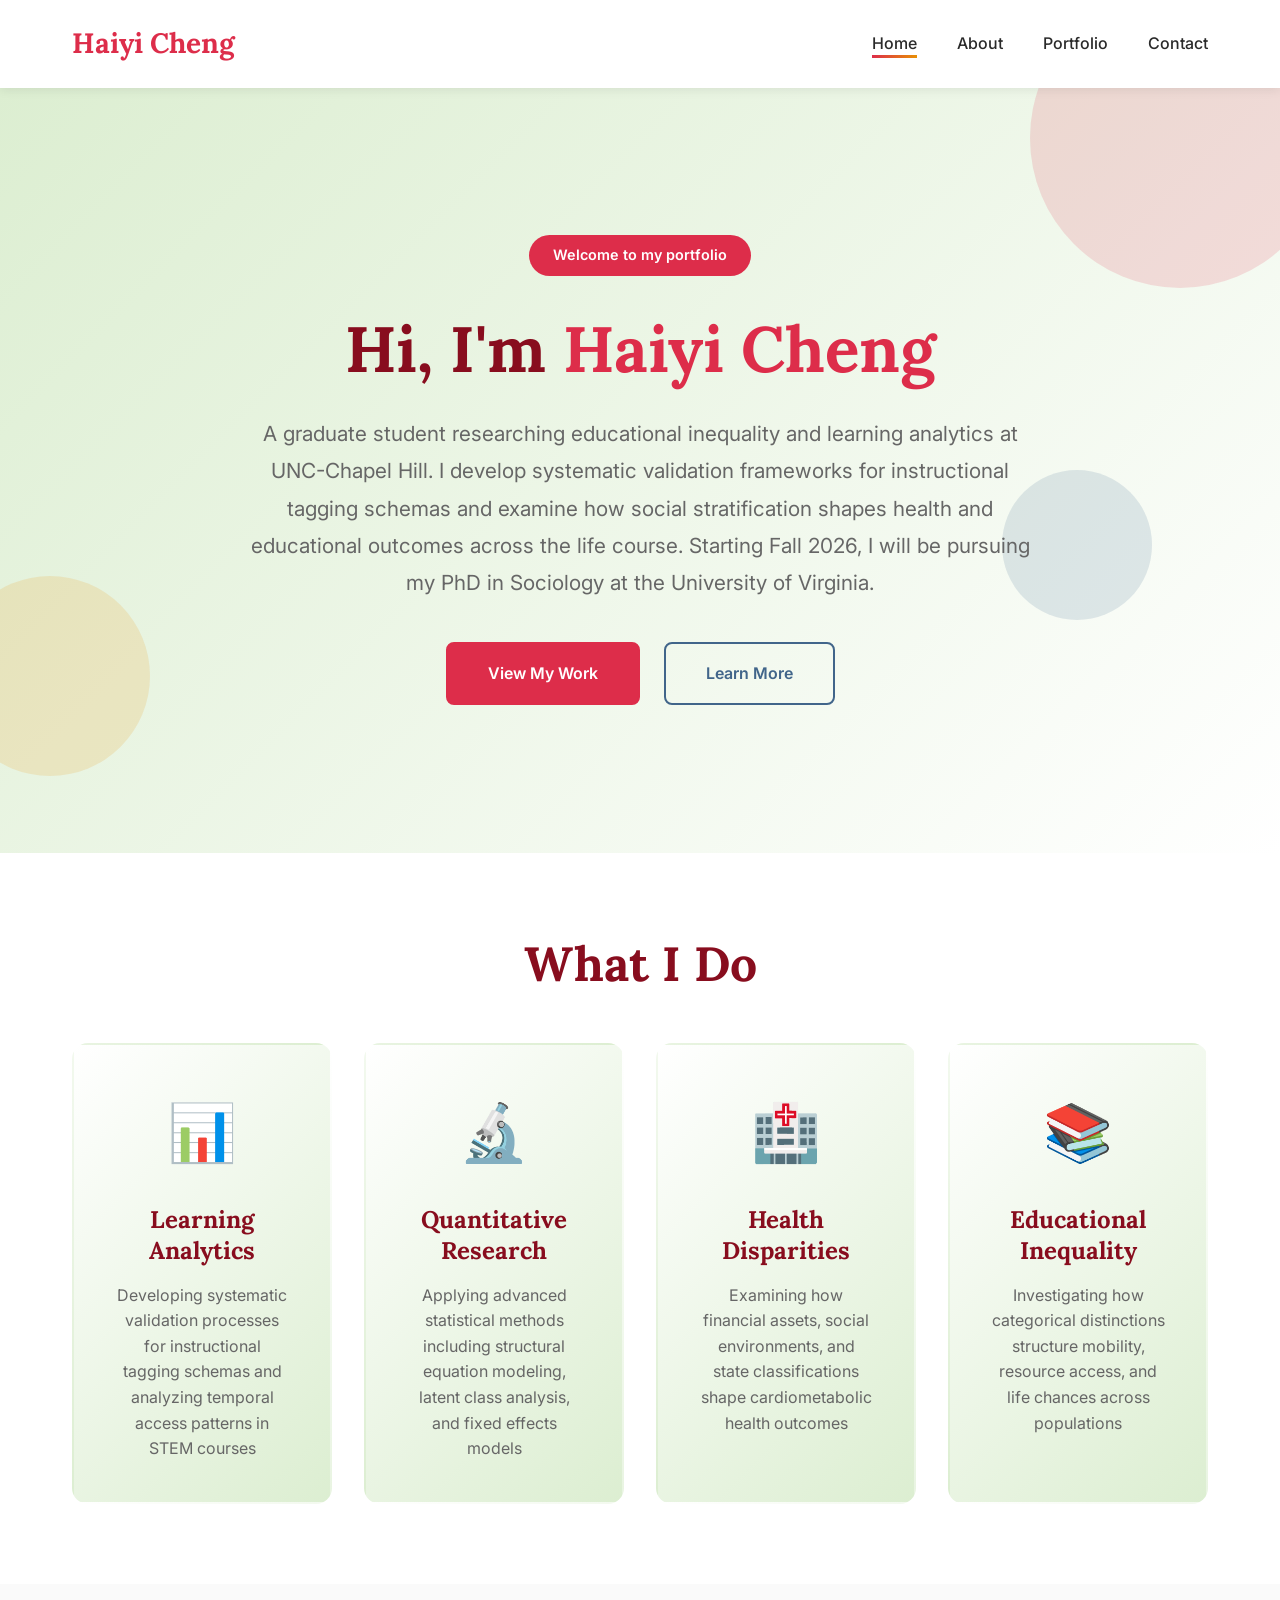
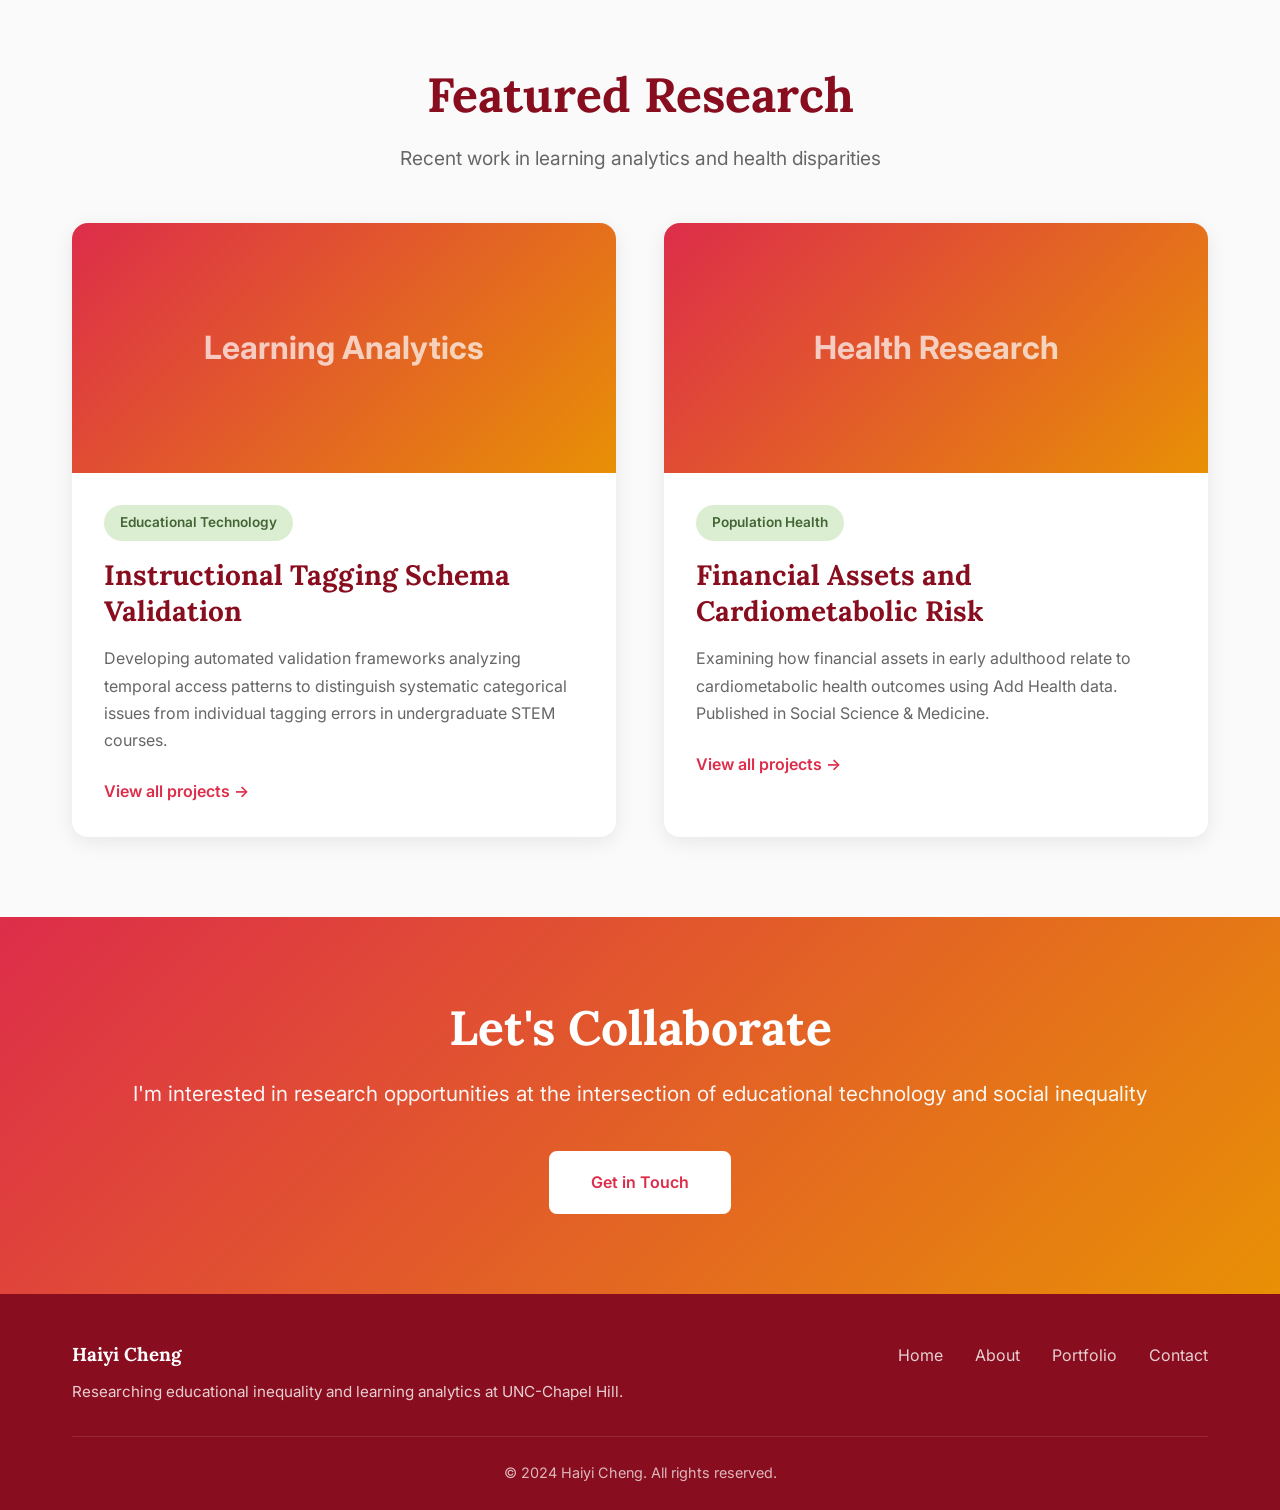
==== commit 0ac90b04: "Update hero description with PhD plans Added a new line to the hero description about pursuing a PhD" ====
--- a/index.html
+++ b/index.html
@@ -5,7 +5,6 @@
     <meta name="viewport" content="width=device-width, initial-scale=1.0">
     <title>Haiyi Cheng - Portfolio</title>
     <link rel="stylesheet" href="styles.css">
-    <!-- Google Fonts as fallbacks -->
     <link rel="preconnect" href="https://fonts.googleapis.com">
     <link rel="preconnect" href="https://fonts.gstatic.com" crossorigin>
     <link href="https://fonts.googleapis.com/css2?family=Lora:wght@400;600;700&family=Inter:wght@300;400;500;600;700&display=swap" rel="stylesheet">
@@ -32,6 +31,7 @@
             <p class="hero-description">
                 A graduate student researching educational inequality and learning analytics at UNC-Chapel Hill. 
                 I develop systematic validation frameworks for instructional tagging schemas and examine how social stratification shapes health and educational outcomes across the life course.
+                Starting Fall 2026, I will be pursuing my PhD in Sociology at the University of Virginia.
             </p>
             <div class="hero-buttons">
                 <a href="portfolio.html" class="btn btn-primary">View My Work</a>
--- a/styles.css
+++ b/styles.css
@@ -523,6 +523,16 @@
     margin-bottom: 2rem;
 }
 
+.profile-photo {
+    width: 100%;
+    aspect-ratio: 1;
+    border-radius: 16px;
+    border: 3px solid var(--primary);
+    object-fit: cover;
+    margin-bottom: 2rem;
+    display: block;
+}
+
 .about-stats {
     display: grid;
     grid-template-columns: 1fr 1fr;
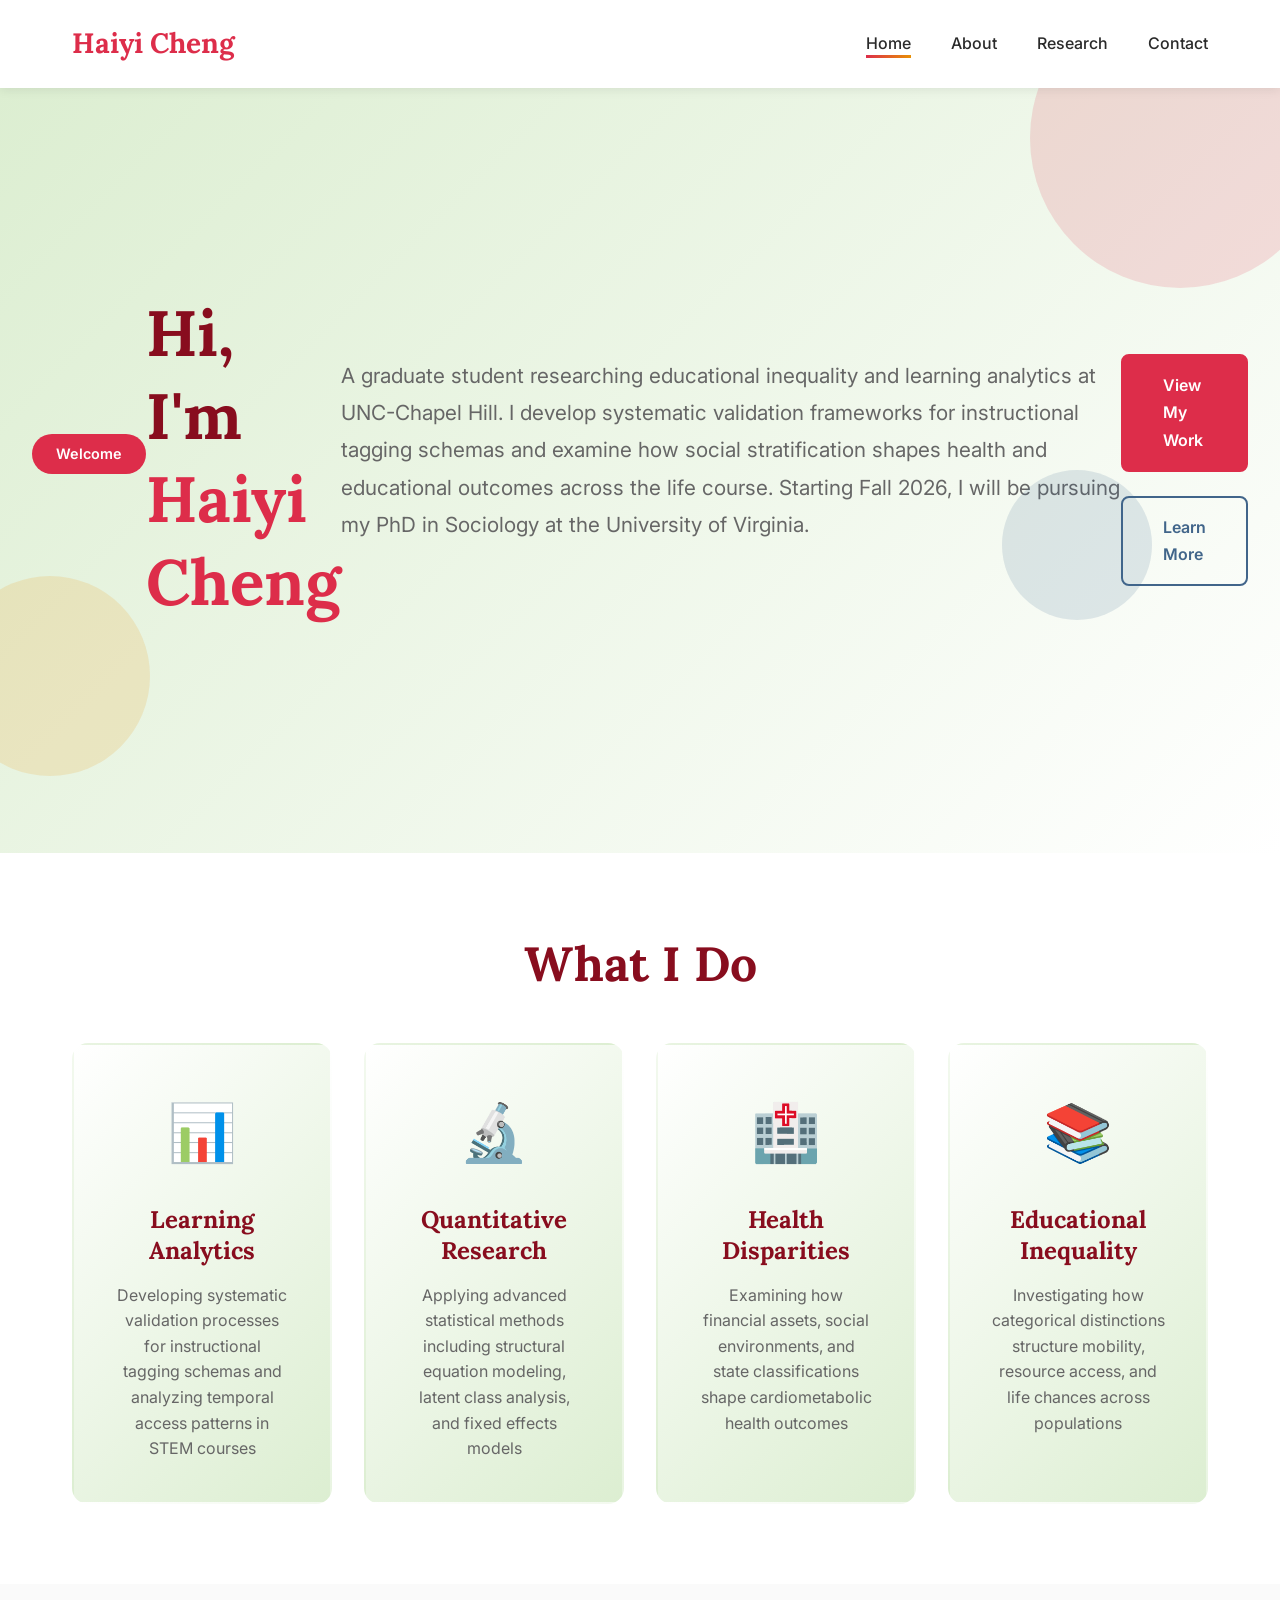
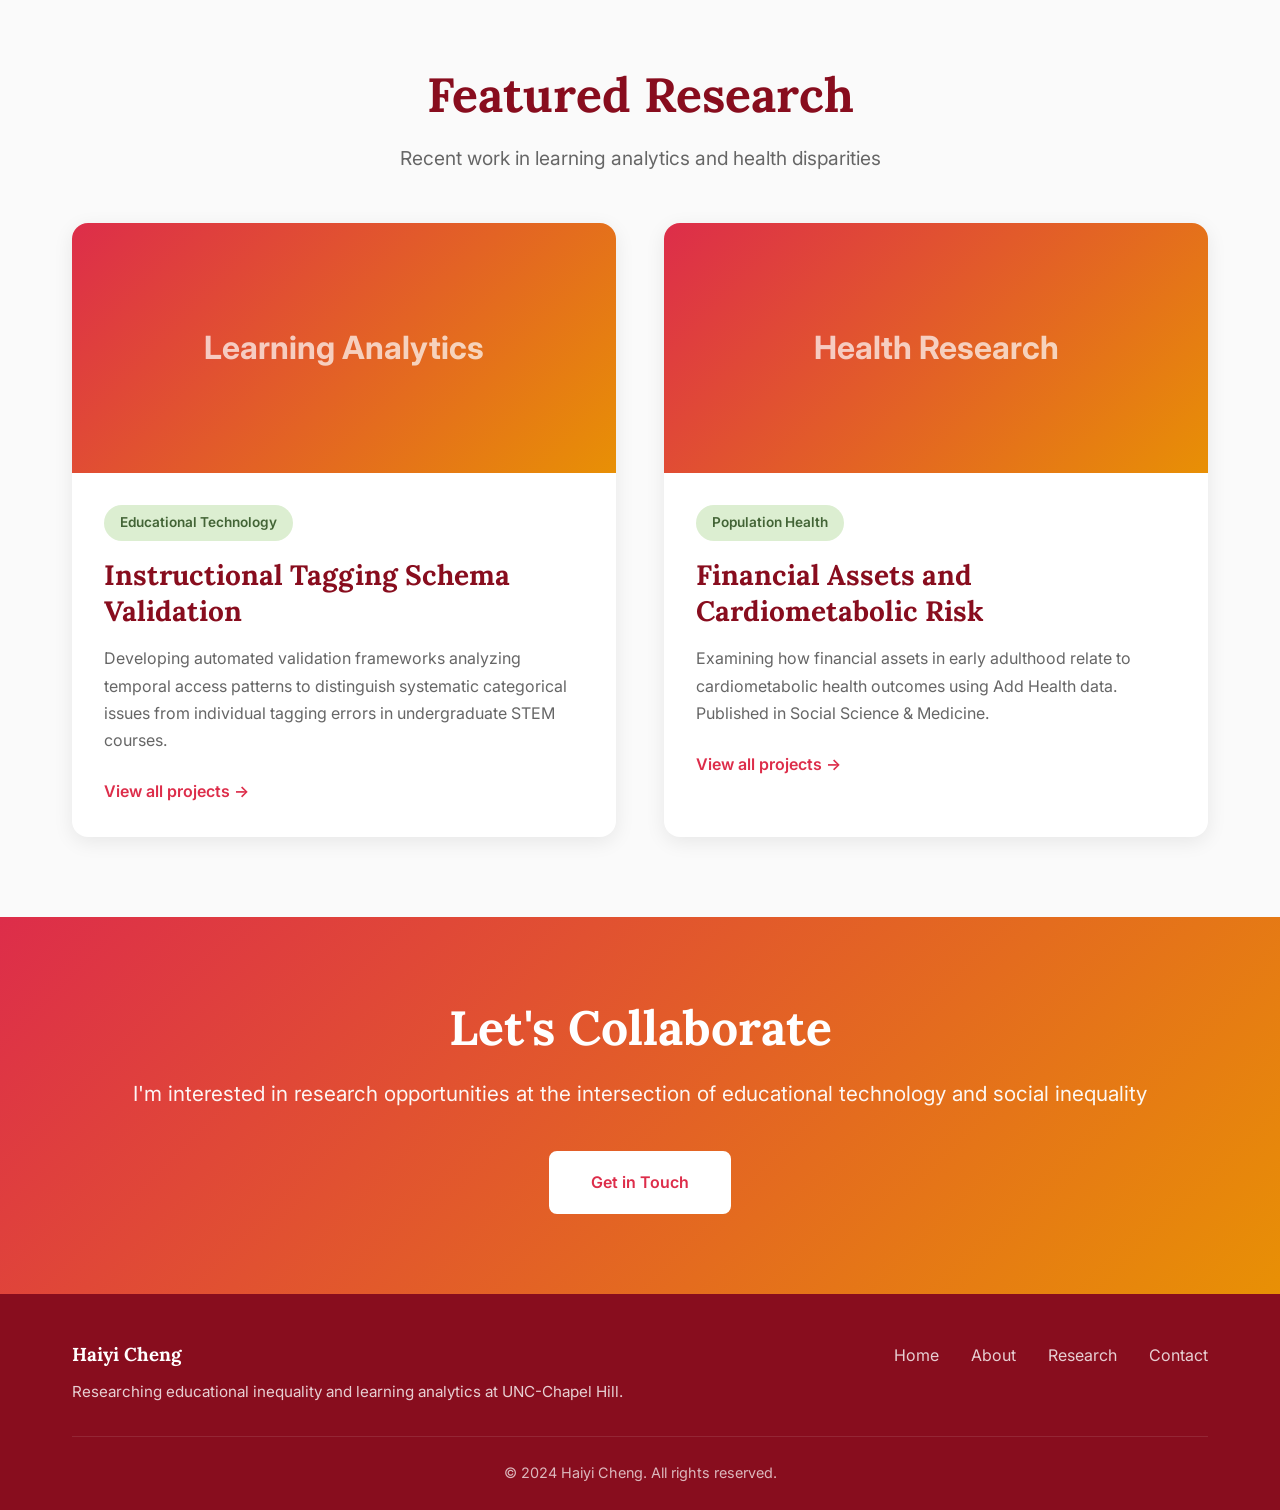
==== commit 15257e0d: "Change title and update navigation links to Research" ====
--- a/index.html
+++ b/index.html
@@ -3,7 +3,7 @@
 <head>
     <meta charset="UTF-8">
     <meta name="viewport" content="width=device-width, initial-scale=1.0">
-    <title>Haiyi Cheng - Portfolio</title>
+    <title>Haiyi Cheng - Home</title>
     <link rel="stylesheet" href="styles.css">
     <link rel="preconnect" href="https://fonts.googleapis.com">
     <link rel="preconnect" href="https://fonts.gstatic.com" crossorigin>
@@ -17,7 +17,7 @@
             <ul class="nav-menu">
                 <li><a href="index.html" class="active">Home</a></li>
                 <li><a href="about.html">About</a></li>
-                <li><a href="portfolio.html">Portfolio</a></li>
+                <li><a href="research.html">Research</a></li>
                 <li><a href="contact.html">Contact</a></li>
             </ul>
         </div>
@@ -26,7 +26,7 @@
     <!-- Hero Section -->
     <section class="hero">
         <div class="hero-content">
-            <div class="hero-badge">Welcome to my portfolio</div>
+            <div class="hero-badge">Welcome</div></div>
             <h1 class="hero-title">Hi, I'm <span class="highlight">Haiyi Cheng</span></h1>
             <p class="hero-description">
                 A graduate student researching educational inequality and learning analytics at UNC-Chapel Hill. 
@@ -34,7 +34,7 @@
                 Starting Fall 2026, I will be pursuing my PhD in Sociology at the University of Virginia.
             </p>
             <div class="hero-buttons">
-                <a href="portfolio.html" class="btn btn-primary">View My Work</a>
+                <a href="research.html" class="btn btn-primary">View My Work</a>
                 <a href="about.html" class="btn btn-secondary">Learn More</a>
             </div>
         </div>
@@ -89,7 +89,7 @@
                         <span class="project-category">Educational Technology</span>
                         <h3>Instructional Tagging Schema Validation</h3>
                         <p>Developing automated validation frameworks analyzing temporal access patterns to distinguish systematic categorical issues from individual tagging errors in undergraduate STEM courses.</p>
-                        <a href="portfolio.html" class="link-arrow">View all projects →</a>
+                        <a href="research.html" class="link-arrow">View all projects →</a>
                     </div>
                 </article>
 
@@ -101,7 +101,7 @@
                         <span class="project-category">Population Health</span>
                         <h3>Financial Assets and Cardiometabolic Risk</h3>
                         <p>Examining how financial assets in early adulthood relate to cardiometabolic health outcomes using Add Health data. Published in Social Science & Medicine.</p>
-                        <a href="portfolio.html" class="link-arrow">View all projects →</a>
+                        <a href="research.html" class="link-arrow">View all projects →</a>
                     </div>
                 </article>
             </div>
@@ -130,7 +130,7 @@
                 <div class="footer-links">
                     <a href="index.html">Home</a>
                     <a href="about.html">About</a>
-                    <a href="portfolio.html">Portfolio</a>
+                    <a href="research.html">Research</a>
                     <a href="contact.html">Contact</a>
                 </div>
             </div>
